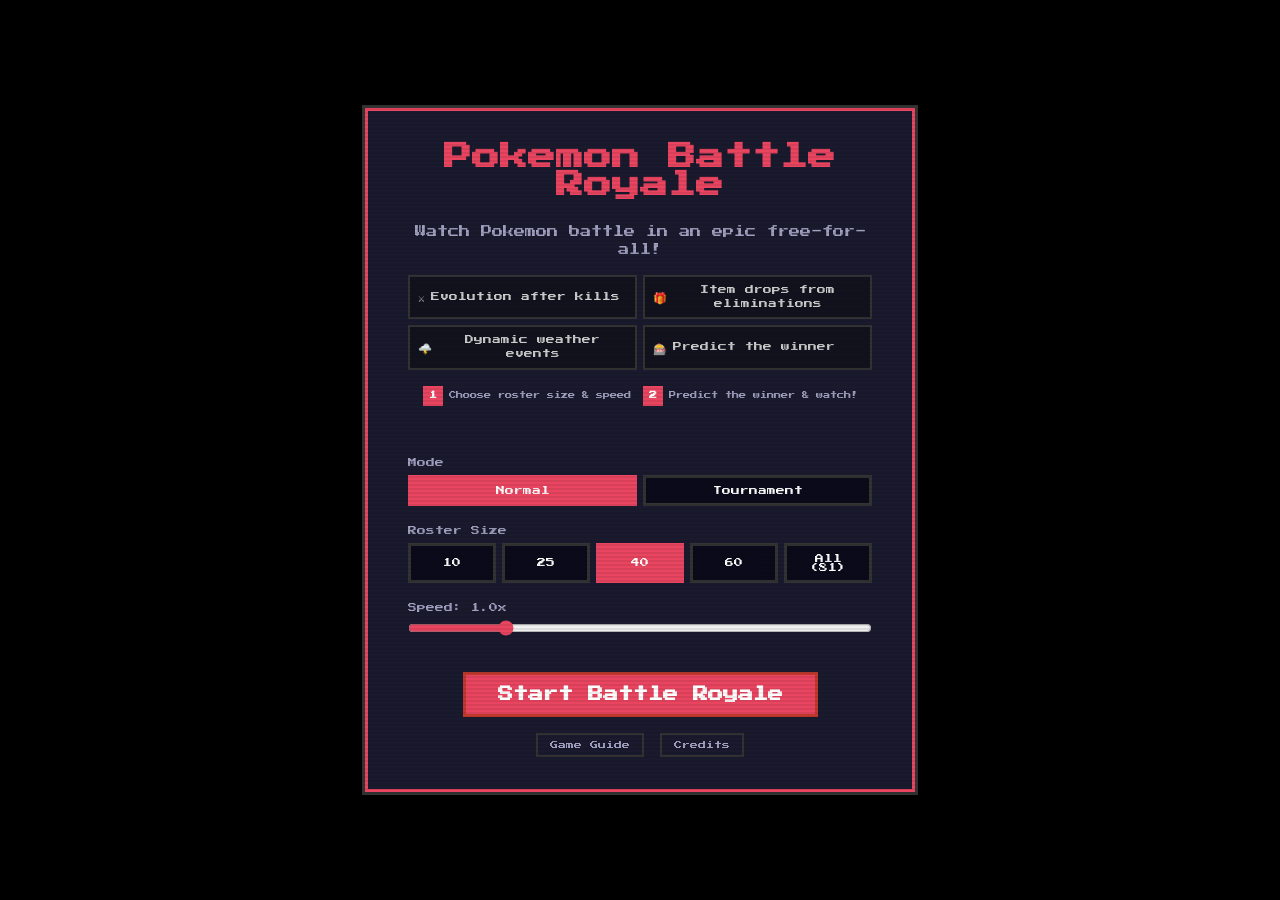
==== index.html @ 0a4401b7 "Add Credits page and Game Guide page New pages documenting all game mechanics (stats, types, abiliti" ====
<!DOCTYPE html>
<html lang="en">
<head>
    <meta charset="UTF-8">
    <meta name="viewport" content="width=device-width, initial-scale=1.0">
    <title>Pokemon Battle Royale</title>
    <link rel="preconnect" href="https://fonts.googleapis.com">
    <link rel="preconnect" href="https://fonts.gstatic.com" crossorigin>
    <link href="https://fonts.googleapis.com/css2?family=Press+Start+2P&display=swap" rel="stylesheet">
    <link rel="stylesheet" href="css/styles.css">
</head>
<body>
    <canvas id="arena"></canvas>

    <!-- Settings Screen Overlay -->
    <div id="settings-screen" class="overlay">
        <div class="settings-container">
            <h1 class="title">Pokemon Battle Royale</h1>
            <p class="tagline">Watch Pokemon battle in an epic free-for-all!</p>

            <div class="features-list">
                <div class="feature-item"><span class="feature-icon">⚔️</span> Evolution after kills</div>
                <div class="feature-item"><span class="feature-icon">🎁</span> Item drops from eliminations</div>
                <div class="feature-item"><span class="feature-icon">🌩️</span> Dynamic weather events</div>
                <div class="feature-item"><span class="feature-icon">🎰</span> Predict the winner</div>
            </div>

            <div class="how-it-works">
                <div class="step"><span class="step-num">1</span> Choose roster size & speed</div>
                <div class="step"><span class="step-num">2</span> Predict the winner & watch!</div>
            </div>

            <div id="prediction-stats" class="prediction-stats"></div>
            <div id="top-species" class="top-species"></div>

            <div class="setting-group">
                <label>Mode</label>
                <div class="roster-buttons" id="mode-buttons">
                    <button data-mode="normal" class="active">Normal</button>
                    <button data-mode="tournament">Tournament</button>
                </div>
            </div>
            <div class="setting-group hidden" id="tournament-format-group">
                <label>Tournament Format</label>
                <div class="roster-buttons" id="format-buttons">
                    <button data-rounds="2" class="active">2 Rounds</button>
                    <button data-rounds="3">3 Rounds</button>
                </div>
            </div>
            <div class="setting-group">
                <label>Roster Size</label>
                <div class="roster-buttons" id="roster-buttons">
                    <button data-count="10">10</button>
                    <button data-count="25">25</button>
                    <button data-count="40" class="active">40</button>
                    <button data-count="60">60</button>
                    <button data-count="81">All (81)</button>
                </div>
            </div>
            <div class="setting-group">
                <label>Speed: <span id="speed-label">1.0x</span></label>
                <input type="range" id="speed-slider" min="0.5" max="3" step="0.1" value="1">
            </div>
            <button id="start-btn" class="start-button">Start Battle Royale</button>
            <div class="nav-links">
                <a href="info.html">Game Guide</a>
                <a href="credits.html">Credits</a>
            </div>
        </div>
    </div>

    <!-- Battle HUD -->
    <div id="hud" class="hud-layout hidden">
        <div class="hud-top">
            <span id="remaining-count">Remaining: 0 / 0</span>
            <span id="weather-indicator" class="weather-indicator"></span>
            <div class="hud-controls">
                <label>Speed: <span id="hud-speed-label">1.0x</span></label>
                <input type="range" id="hud-speed-slider" min="0.5" max="3" step="0.1" value="1">
                <button id="pause-btn">Pause</button>
                <button id="mute-btn">Mute</button>
            </div>
        </div>
        <div class="hud-main">
            <div id="leaderboard" class="leaderboard">
                <div class="leaderboard-header">
                    <span class="leaderboard-title">Leaderboard</span>
                    <div class="leaderboard-tabs">
                        <button class="lb-tab active" data-sort="kills">Kills</button>
                        <button class="lb-tab" data-sort="damageDealt">DMG</button>
                        <button class="lb-tab" data-sort="damageTaken">Tanked</button>
                    </div>
                </div>
                <div id="leaderboard-list" class="leaderboard-list"></div>
            </div>
            <div class="arena-wrapper">
                <!-- Canvas will be moved here by JS -->
            </div>
            <div id="event-log" class="event-log"></div>
        </div>
    </div>

    <!-- Victory Screen Overlay -->
    <div id="victory-screen" class="overlay hidden">
        <div class="victory-container">
            <h1>Winner!</h1>
            <img id="winner-sprite" src="" alt="Winner">
            <h2 id="winner-name"></h2>
            <button id="play-again-btn" class="start-button">Play Again</button>
        </div>
    </div>

    <!-- Bracket Screen Overlay -->
    <div id="bracket-screen" class="overlay hidden">
        <div class="bracket-container">
            <h1 class="title" id="bracket-title">Round Results</h1>
            <div id="bracket-content" class="bracket-content"></div>
            <button id="bracket-next-btn" class="start-button">Next Round</button>
        </div>
    </div>

    <script type="module" src="js/main.js"></script>
</body>
</html>
---- css/styles.css ----
* {
    margin: 0;
    padding: 0;
    box-sizing: border-box;
    border-radius: 0 !important;
}

body {
    overflow: hidden;
    background: #000;
    font-family: 'Press Start 2P', monospace;
    color: #fff;
}

/* Scanline overlay */
body::after {
    content: '';
    position: fixed;
    top: 0;
    left: 0;
    width: 100%;
    height: 100%;
    pointer-events: none;
    z-index: 9999;
    background: repeating-linear-gradient(
        0deg,
        transparent,
        transparent 2px,
        rgba(0, 0, 0, 0.08) 2px,
        rgba(0, 0, 0, 0.08) 4px
    );
}

canvas#arena {
    display: block;
    width: 100%;
    height: 100%;
}

.overlay {
    position: fixed;
    top: 0;
    left: 0;
    width: 100%;
    height: 100%;
    z-index: 10;
    pointer-events: none;
}

.overlay > * {
    pointer-events: auto;
}

.hidden {
    display: none !important;
}

/* =========== Settings Screen =========== */
#settings-screen {
    display: flex;
    align-items: center;
    justify-content: center;
    background: #000000dd;
    pointer-events: auto;
}

.settings-container {
    background: #1a1a2e;
    border: 3px solid #e94560;
    outline: 3px solid #333;
    padding: 32px 40px;
    text-align: center;
    max-width: 550px;
    width: 90%;
}

.title {
    font-size: 1.75rem;
    margin-bottom: 24px;
    color: #e94560;
}

/* Landing page sections */
.tagline {
    color: #a0a0c0;
    font-size: 0.7rem;
    margin-bottom: 16px;
    line-height: 1.6;
}

.features-list {
    display: grid;
    grid-template-columns: 1fr 1fr;
    gap: 6px;
    margin-bottom: 16px;
}

.feature-item {
    display: flex;
    align-items: center;
    gap: 6px;
    padding: 6px 8px;
    background: #12121e;
    border: 2px solid #333;
    font-size: 0.55rem;
    color: #ccc;
    line-height: 1.6;
}

.feature-icon {
    font-size: 0.7rem;
}

.how-it-works {
    display: flex;
    justify-content: center;
    gap: 12px;
    margin-bottom: 20px;
}

.step {
    display: flex;
    align-items: center;
    gap: 6px;
    font-size: 0.45rem;
    color: #a0a0c0;
    line-height: 1.6;
}

.step-num {
    display: inline-flex;
    align-items: center;
    justify-content: center;
    width: 20px;
    height: 20px;
    background: #e94560;
    color: #fff;
    font-size: 0.5rem;
    font-weight: bold;
    flex-shrink: 0;
}

.setting-group {
    margin-bottom: 20px;
    text-align: left;
}

.setting-group label {
    display: block;
    margin-bottom: 8px;
    font-size: 0.55rem;
    color: #a0a0c0;
}

.roster-buttons {
    display: flex;
    gap: 6px;
    flex-wrap: wrap;
}

.roster-buttons button {
    flex: 1;
    min-width: 50px;
    padding: 8px;
    border: 3px solid #333;
    background: #0a0a1a;
    color: #fff;
    font-family: 'Press Start 2P', monospace;
    font-size: 0.55rem;
    cursor: pointer;
    transition: background 0.1s, border-color 0.1s;
}

.roster-buttons button:hover {
    border-color: #e94560;
}

.roster-buttons button.active {
    border-color: #e94560;
    background: #e94560;
    color: #fff;
}

input[type="range"] {
    width: 100%;
    accent-color: #e94560;
}

.start-button {
    margin-top: 16px;
    padding: 12px 32px;
    font-size: 0.95rem;
    font-weight: bold;
    border: 3px solid #c0392b;
    background: #e94560;
    color: #fff;
    cursor: pointer;
    font-family: 'Press Start 2P', monospace;
    transition: background 0.1s, border-color 0.1s;
}

.start-button:hover {
    background: #ff5577;
    border-color: #e94560;
}

/* =========== HUD Layout (non-overlapping) =========== */
.hud-layout {
    position: fixed;
    top: 0;
    left: 0;
    width: 100%;
    height: 100%;
    z-index: 10;
    display: flex;
    flex-direction: column;
}

.hud-top {
    display: flex;
    justify-content: space-between;
    align-items: center;
    padding: 6px 12px;
    background: #0a0a14;
    border-bottom: 3px solid #333;
    font-size: 0.6rem;
    flex-shrink: 0;
    z-index: 2;
}

.hud-controls {
    display: flex;
    align-items: center;
    gap: 10px;
}

.hud-controls label {
    font-size: 0.45rem;
    color: #a0a0c0;
}

.hud-controls input[type="range"] {
    width: 80px;
}

#pause-btn {
    padding: 4px 12px;
    border: 2px solid #e94560;
    background: transparent;
    color: #e94560;
    cursor: pointer;
    font-family: 'Press Start 2P', monospace;
    font-size: 0.45rem;
    transition: background 0.1s;
}

#pause-btn:hover, #mute-btn:hover {
    background: #e94560;
    color: #fff;
}

.weather-indicator {
    font-size: 0.5rem;
    padding: 3px 8px;
    background: #1a1a2e;
    border: 2px solid #333;
    transition: all 0.1s;
}

#mute-btn {
    padding: 4px 12px;
    border: 2px solid #e94560;
    background: transparent;
    color: #e94560;
    cursor: pointer;
    font-family: 'Press Start 2P', monospace;
    font-size: 0.45rem;
    transition: background 0.1s;
}

/* Main content: leaderboard | arena | event log */
.hud-main {
    display: flex;
    flex: 1;
    min-height: 0;
}

/* =========== Leaderboard (left panel) =========== */
.leaderboard {
    width: 250px;
    flex-shrink: 0;
    background: #0a0a14;
    overflow: hidden;
    font-size: 0.55rem;
    display: flex;
    flex-direction: column;
    border-right: 3px solid #333;
}

.leaderboard-header {
    padding: 6px 8px 4px;
    border-bottom: 2px solid #333;
    flex-shrink: 0;
}

.leaderboard-title {
    font-size: 0.5rem;
    font-weight: bold;
    color: #f5a623;
}

.leaderboard-tabs {
    display: flex;
    gap: 3px;
    margin-top: 4px;
}

.lb-tab {
    flex: 1;
    padding: 3px 4px;
    border: 2px solid #444;
    background: transparent;
    color: #888;
    font-family: 'Press Start 2P', monospace;
    font-size: 0.45rem;
    cursor: pointer;
    transition: background 0.1s, border-color 0.1s;
}

.lb-tab:hover {
    border-color: #e94560;
    color: #ccc;
}

.lb-tab.active {
    border-color: #e94560;
    background: #e94560;
    color: #fff;
}

.leaderboard-list {
    padding: 2px 0;
    overflow-y: auto;
    flex: 1;
    min-height: 0;
}

.leaderboard-list::-webkit-scrollbar {
    width: 3px;
}

.leaderboard-list::-webkit-scrollbar-thumb {
    background: #e94560;
}

.lb-row {
    display: flex;
    align-items: center;
    padding: 2px 8px;
    gap: 4px;
    transition: background 0.1s;
}

.lb-row:hover {
    background: #1a1a2e;
}

.lb-row.eliminated {
    opacity: 0.4;
}

.lb-rank {
    width: 14px;
    font-weight: bold;
    color: #888;
    text-align: center;
    font-size: 0.5rem;
}

.lb-row:nth-child(1) .lb-rank { color: #ffd700; }
.lb-row:nth-child(2) .lb-rank { color: #c0c0c0; }
.lb-row:nth-child(3) .lb-rank { color: #cd7f32; }

.lb-sprite {
    width: 24px;
    height: 24px;
    image-rendering: pixelated;
}

.lb-name {
    flex: 1;
    overflow: hidden;
    text-overflow: ellipsis;
    white-space: nowrap;
    color: #ddd;
    font-size: 0.5rem;
}

.lb-value {
    font-weight: bold;
    color: #f5a623;
    min-width: 28px;
    text-align: right;
    font-size: 0.5rem;
}

.lb-hp-bar {
    width: 36px;
    height: 4px;
    background: #333;
    overflow: hidden;
}

.lb-hp-fill {
    height: 100%;
    transition: width 0.1s;
}

/* =========== Arena (center) =========== */
.arena-wrapper {
    flex: 1;
    min-width: 0;
    position: relative;
    background: #000;
}

/* =========== Event Log (right panel) =========== */
.event-log {
    width: 270px;
    flex-shrink: 0;
    overflow-y: auto;
    padding: 6px;
    font-size: 0.5rem;
    display: flex;
    flex-direction: column;
    gap: 3px;
    background: #0a0a14;
    border-left: 3px solid #333;
}

.event-log::-webkit-scrollbar {
    width: 3px;
}

.event-log::-webkit-scrollbar-thumb {
    background: #e94560;
}

.event-log .event {
    background: #1a1a2e;
    padding: 5px 8px;
    border-left: 3px solid #e94560;
    line-height: 1.6;
}

.event-log .event.elimination {
    border-left-color: #ff4444;
    background: #2a0a0a;
}

/* =========== Victory Screen =========== */
#victory-screen {
    display: flex;
    align-items: center;
    justify-content: center;
    background: #000000dd;
    pointer-events: auto;
}

.victory-container {
    text-align: center;
}

.victory-container h1 {
    font-size: 2.0rem;
    color: #f5a623;
    margin-bottom: 16px;
    animation: blink 1s step-end infinite;
}

@keyframes blink {
    0%, 100% { opacity: 1; }
    50% { opacity: 0; }
}

#winner-sprite {
    width: 192px;
    height: 192px;
    image-rendering: pixelated;
    margin-bottom: 12px;
}

.victory-container h2 {
    font-size: 1.25rem;
    margin-bottom: 24px;
}

/* =========== Betting / Predictions =========== */
#betting-screen {
    display: flex;
    align-items: center;
    justify-content: center;
    background: #000000ee;
    pointer-events: auto;
}

.betting-container {
    text-align: center;
    max-width: 900px;
    width: 95%;
    max-height: 90vh;
    overflow-y: auto;
    padding: 24px;
}

.betting-container::-webkit-scrollbar {
    width: 4px;
}

.betting-container::-webkit-scrollbar-thumb {
    background: #f5a623;
}

.betting-subtitle {
    color: #a0a0c0;
    font-size: 0.55rem;
    margin-bottom: 16px;
    line-height: 1.6;
}

.betting-grid {
    display: grid;
    grid-template-columns: repeat(auto-fill, minmax(95px, 1fr));
    gap: 6px;
    padding: 6px;
    margin-bottom: 16px;
}

.betting-card {
    display: flex;
    flex-direction: column;
    align-items: center;
    padding: 6px 3px;
    border: 3px solid #333;
    background: #0a0a1a;
    cursor: pointer;
    transition: background 0.1s, border-color 0.1s;
    position: relative;
}

.betting-card:hover {
    border-color: #f5a623;
    background: #1a1a2e;
}

.betting-card img {
    width: 48px;
    height: 48px;
    image-rendering: pixelated;
}

.betting-name {
    font-size: 0.45rem;
    color: #ccc;
    margin-top: 2px;
    white-space: nowrap;
    overflow: hidden;
    text-overflow: ellipsis;
    max-width: 76px;
}

.betting-tier {
    font-size: 0.3rem;
    font-weight: bold;
    margin-top: 1px;
}

/* Tier border colors */
.tier-favorite {
    border-color: #ffd700;
}
.tier-favorite:hover {
    border-color: #ffe44d;
    background: #1a1808;
}
.tier-favorite .betting-tier { color: #ffd700; }

.tier-contender {
    border-color: #c0c0c0;
}
.tier-contender:hover {
    border-color: #e0e0e0;
    background: #1a1a1a;
}
.tier-contender .betting-tier { color: #c0c0c0; }

.tier-underdog {
    border-color: #cd7f32;
}
.tier-underdog:hover {
    border-color: #e09040;
    background: #1a1408;
}
.tier-underdog .betting-tier { color: #cd7f32; }

.tier-longshot {
    border-color: #e94560;
}
.tier-longshot:hover {
    border-color: #ff5577;
    background: #1a0a10;
}
.tier-longshot .betting-tier { color: #e94560; }

/* Selected card */
.betting-card.selected {
    border-color: #f5a623;
    background: #1a1808;
    outline: 3px solid #f5a623;
}
.betting-card.selected::after {
    content: '\2713';
    position: absolute;
    top: 2px;
    right: 4px;
    color: #4CAF50;
    font-size: 0.6rem;
    font-weight: bold;
}

/* Action buttons */
.betting-actions {
    display: flex;
    gap: 12px;
    justify-content: center;
}

.betting-skip-btn {
    background: #333 !important;
    border-color: #555 !important;
}

.betting-confirm-btn:disabled {
    opacity: 0.4;
    cursor: not-allowed;
}

/* Prediction stats on landing page */
.prediction-stats {
    display: flex;
    align-items: center;
    justify-content: center;
    gap: 8px;
    margin-bottom: 12px;
    min-height: 20px;
}

.prediction-stats-text {
    font-size: 0.4rem;
    color: #a0a0c0;
    line-height: 1.8;
}

.prediction-reset-btn {
    padding: 2px 8px;
    border: 2px solid #555;
    background: transparent;
    color: #888;
    font-family: 'Press Start 2P', monospace;
    font-size: 0.35rem;
    cursor: pointer;
    transition: background 0.1s, border-color 0.1s;
}

.prediction-reset-btn:hover {
    border-color: #e94560;
    color: #e94560;
}

/* Victory prediction result */
.prediction-result {
    font-size: 0.6rem;
    margin-bottom: 12px;
    line-height: 1.8;
}

.prediction-correct {
    color: #4CAF50;
}

.prediction-wrong {
    color: #e94560;
}

.prediction-skipped {
    color: #888;
    font-size: 0.5rem;
}

/* =========== Elimination Banner =========== */
.elimination-banner {
    position: fixed;
    bottom: 60px;
    left: 50%;
    transform: translateX(-50%);
    background: #0a0a14;
    border: 3px solid #ff4444;
    outline: 3px solid #333;
    padding: 10px 24px;
    font-size: 0.7rem;
    z-index: 20;
    animation: bannerSlide 2s ease-out forwards;
    white-space: nowrap;
    pointer-events: none;
    line-height: 1.6;
}

/* =========== Countdown Overlay =========== */
.countdown-overlay {
    position: fixed;
    top: 0;
    left: 0;
    width: 100%;
    height: 100%;
    z-index: 50;
    display: flex;
    align-items: center;
    justify-content: center;
    background: rgba(0, 0, 0, 0.6);
    pointer-events: none;
}

.countdown-number {
    font-size: 5rem;
    font-weight: 900;
    color: #fff;
    animation: countdownPop 0.8s ease-out forwards;
}

@keyframes countdownPop {
    0%   { opacity: 0; }
    20%  { opacity: 1; }
    80%  { opacity: 1; }
    100% { opacity: 0; }
}

@keyframes bannerSlide {
    0% { opacity: 0; transform: translateX(-50%) translateY(20px); }
    15% { opacity: 1; transform: translateX(-50%) translateY(0); }
    75% { opacity: 1; }
    100% { opacity: 0; transform: translateX(-50%) translateY(-10px); }
}

/* =========== Commentary Banners =========== */
.commentary-banner {
    position: fixed;
    top: 25%;
    left: 50%;
    transform: translateX(-50%);
    background: #0a0a14;
    border: 4px solid #f5a623;
    outline: 3px solid #333;
    padding: 12px 28px;
    font-size: 0.85rem;
    font-family: 'Press Start 2P', monospace;
    z-index: 30;
    white-space: nowrap;
    pointer-events: none;
    animation: commentaryPop 3s ease-out forwards;
    text-align: center;
    color: #f5a623;
}

.commentary-hype {
    border-color: #f5a623;
    color: #f5a623;
}

.commentary-upset {
    border-color: #ff4444;
    color: #ff4444;
}

.commentary-clutch {
    border-color: #4CAF50;
    color: #4CAF50;
}

/* =========== Post-Battle Stats =========== */
.battle-stats {
    margin: 16px auto;
    max-width: 500px;
}

.stats-grid {
    display: grid;
    grid-template-columns: 1fr 1fr;
    gap: 8px;
}

.stat-award {
    display: flex;
    flex-direction: column;
    align-items: center;
    padding: 10px 6px;
    background: #1a1a2e;
    border: 2px solid #333;
    gap: 2px;
}

.stat-icon {
    font-size: 1rem;
}

.stat-sprite {
    width: 40px;
    height: 40px;
    image-rendering: pixelated;
}

.stat-label {
    font-size: 0.4rem;
    color: #a0a0c0;
}

.stat-name {
    font-size: 0.5rem;
    color: #fff;
}

.stat-value {
    font-size: 0.45rem;
    color: #f5a623;
    font-weight: bold;
}

/* Top Species on settings */
.top-species {
    margin-bottom: 12px;
    text-align: center;
}

.top-species-title {
    font-size: 0.45rem;
    color: #f5a623;
    display: block;
    margin-bottom: 4px;
}

.top-species-list {
    display: flex;
    justify-content: center;
    gap: 12px;
    flex-wrap: wrap;
}

.top-species-entry {
    font-size: 0.4rem;
    color: #a0a0c0;
}

@keyframes commentaryPop {
    0%   { opacity: 0; transform: translateX(-50%) scale(0.5); }
    10%  { opacity: 1; transform: translateX(-50%) scale(1.1); }
    20%  { transform: translateX(-50%) scale(1); }
    75%  { opacity: 1; transform: translateX(-50%) scale(1); }
    100% { opacity: 0; transform: translateX(-50%) translateY(-20px) scale(1); }
}

/* =========== Bracket/Tournament Screen =========== */
#bracket-screen {
    display: flex;
    align-items: center;
    justify-content: center;
    background: #000000dd;
    pointer-events: auto;
    z-index: 40;
}

.bracket-container {
    background: #1a1a2e;
    border: 3px solid #f5a623;
    outline: 3px solid #333;
    padding: 24px 32px;
    text-align: center;
    max-width: 800px;
    width: 95%;
    max-height: 90vh;
    overflow-y: auto;
}

.bracket-container::-webkit-scrollbar {
    width: 4px;
}

.bracket-container::-webkit-scrollbar-thumb {
    background: #f5a623;
}

.bracket-content {
    display: flex;
    flex-wrap: wrap;
    gap: 12px;
    justify-content: center;
    margin: 16px 0;
}

.bracket-group {
    background: #12121e;
    border: 2px solid #333;
    padding: 10px;
    min-width: 160px;
    flex: 1;
    max-width: 250px;
}

.bracket-group-title {
    font-size: 0.5rem;
    color: #f5a623;
    margin-bottom: 8px;
    font-weight: bold;
}

.bracket-pokemon {
    display: flex;
    align-items: center;
    gap: 6px;
    padding: 4px 6px;
    margin: 3px 0;
    transition: opacity 0.2s;
}

.bracket-pokemon.advanced {
    background: rgba(76, 175, 80, 0.15);
    border-left: 3px solid #4CAF50;
}

.bracket-pokemon.eliminated {
    opacity: 0.4;
    border-left: 3px solid #555;
}

.bracket-sprite {
    width: 28px;
    height: 28px;
    image-rendering: pixelated;
}

.bracket-poke-name {
    font-size: 0.4rem;
    color: #ddd;
    flex: 1;
    text-align: left;
    overflow: hidden;
    text-overflow: ellipsis;
    white-space: nowrap;
}

.bracket-poke-stat {
    font-size: 0.35rem;
    color: #a0a0c0;
}

/* =========== Nav Links on Settings =========== */
.nav-links {
    display: flex;
    justify-content: center;
    gap: 16px;
    margin-top: 16px;
}

.nav-links a {
    font-family: 'Press Start 2P', monospace;
    font-size: 0.5rem;
    color: #a0a0c0;
    text-decoration: none;
    padding: 6px 12px;
    border: 2px solid #333;
    transition: border-color 0.1s, color 0.1s;
}

.nav-links a:hover {
    border-color: #e94560;
    color: #e94560;
}

/* =========== Info & Credits Page Shared =========== */
.page-body {
    overflow-y: auto;
    overflow-x: hidden;
    background: #0a0a14;
    min-height: 100vh;
}

.page-container {
    max-width: 900px;
    margin: 0 auto;
    padding: 24px 24px 60px;
}

.info-page {
    margin-left: 130px;
}

.page-header {
    display: flex;
    align-items: center;
    gap: 16px;
    margin-bottom: 24px;
}

.page-title {
    font-size: 1.25rem;
    color: #e94560;
}

.back-btn {
    font-family: 'Press Start 2P', monospace;
    font-size: 0.5rem;
    color: #e94560;
    text-decoration: none;
    padding: 8px 16px;
    border: 3px solid #e94560;
    background: transparent;
    transition: background 0.1s;
    white-space: nowrap;
    flex-shrink: 0;
}

.back-btn:hover {
    background: #e94560;
    color: #fff;
}

/* Section Cards */
.section-card {
    background: #1a1a2e;
    border: 3px solid #333;
    padding: 20px 24px;
    margin-bottom: 16px;
}

.section-card h2 {
    font-size: 0.8rem;
    color: #f5a623;
    margin-bottom: 12px;
    padding-bottom: 8px;
    border-bottom: 2px solid #333;
}

.section-card h3 {
    font-size: 0.6rem;
    color: #e94560;
    margin: 12px 0 8px;
}

.section-card p {
    font-size: 0.5rem;
    color: #a0a0c0;
    line-height: 1.8;
    margin-bottom: 8px;
}

/* Info Rows */
.stats-list {
    display: flex;
    flex-direction: column;
    gap: 4px;
}

.info-row {
    display: flex;
    gap: 12px;
    padding: 6px 10px;
    background: #12121e;
    border: 2px solid #222;
    align-items: baseline;
}

.info-label {
    font-size: 0.45rem;
    color: #fff;
    min-width: 100px;
    flex-shrink: 0;
    font-weight: bold;
}

.info-desc {
    font-size: 0.45rem;
    color: #a0a0c0;
    line-height: 1.6;
}

/* Item label colors */
.item-oran { color: #4CAF50; }
.item-sitrus { color: #FFD700; }
.item-xatk { color: #F44336; }
.item-xspd { color: #2196F3; }
.item-sash { color: #FFFFFF; }

/* Type Chart */
.type-chart-wrapper {
    overflow-x: auto;
    margin: 8px 0;
}

.type-chart-table {
    border-collapse: collapse;
    font-size: 0.35rem;
    width: 100%;
    min-width: 600px;
}

.type-chart-table th,
.type-chart-table td {
    width: 28px;
    height: 22px;
    text-align: center;
    border: 1px solid #333;
    padding: 2px;
}

.type-chart-table thead th {
    background: #12121e;
    color: #ccc;
    font-weight: bold;
    font-size: 0.3rem;
}

.type-corner {
    font-size: 0.25rem !important;
    color: #888 !important;
}

.tc-super {
    background: #2d5a27;
    color: #4CAF50;
    font-weight: bold;
}

.tc-resist {
    background: #5a2727;
    color: #e94560;
    font-weight: bold;
}

.tc-immune {
    background: #111;
    color: #555;
    font-weight: bold;
}

.tc-neutral {
    background: #1a1a2e;
    color: #333;
}

/* Ability Grid */
.ability-grid {
    display: grid;
    grid-template-columns: 1fr 1fr;
    gap: 4px;
}

.ability-card {
    display: flex;
    flex-direction: column;
    gap: 2px;
    padding: 8px 10px;
    background: #12121e;
    border: 2px solid #222;
}

.ability-name {
    font-size: 0.45rem;
    color: #f5a623;
    font-weight: bold;
}

.ability-desc {
    font-size: 0.4rem;
    color: #a0a0c0;
    line-height: 1.6;
}

/* Evolution Chains */
.evo-chains {
    display: flex;
    flex-direction: column;
    gap: 4px;
}

.evo-chain {
    display: flex;
    align-items: center;
    gap: 6px;
    padding: 5px 10px;
    background: #12121e;
    border: 2px solid #222;
    flex-wrap: wrap;
}

.evo-stage {
    font-size: 0.45rem;
    color: #ccc;
    padding: 2px 6px;
    background: #0a0a14;
    border: 2px solid #333;
}

.evo-final {
    border-color: #f5a623;
    color: #f5a623;
}

.evo-arrow {
    font-size: 0.35rem;
    color: #e94560;
}

/* Nav Sidebar (info page) */
.nav-sidebar {
    position: fixed;
    left: 0;
    top: 0;
    width: 120px;
    height: 100%;
    background: #12121e;
    border-right: 3px solid #333;
    display: flex;
    flex-direction: column;
    padding: 24px 0;
    z-index: 100;
    overflow-y: auto;
}

.nav-link {
    font-family: 'Press Start 2P', monospace;
    font-size: 0.4rem;
    color: #888;
    text-decoration: none;
    padding: 10px 12px;
    border-left: 3px solid transparent;
    transition: color 0.1s, border-color 0.1s;
    line-height: 1.6;
}

.nav-link:hover {
    color: #ccc;
    border-left-color: #e94560;
}

.nav-link.active {
    color: #e94560;
    border-left-color: #e94560;
    background: rgba(233, 69, 96, 0.1);
}

/* Credits Page */
.credits-list {
    display: flex;
    flex-direction: column;
    gap: 8px;
}

.credit-item {
    display: flex;
    gap: 16px;
    align-items: flex-start;
    padding: 16px 20px;
    background: #1a1a2e;
    border: 3px solid #333;
}

.credit-icon {
    font-size: 1.2rem;
    flex-shrink: 0;
}

.credit-info {
    display: flex;
    flex-direction: column;
    gap: 4px;
}

.credit-name {
    font-size: 0.6rem;
    color: #f5a623;
}

.credit-desc {
    font-size: 0.45rem;
    color: #ccc;
    line-height: 1.6;
}

.credit-link {
    font-size: 0.4rem;
    color: #a0a0c0;
    line-height: 1.6;
}

.credits-disclaimer {
    font-size: 0.35rem;
    color: #555;
    text-align: center;
    margin-top: 24px;
    line-height: 1.8;
}

/* Responsive: collapse sidebar on small screens */
@media (max-width: 768px) {
    .nav-sidebar {
        position: static;
        width: 100%;
        height: auto;
        flex-direction: row;
        flex-wrap: wrap;
        border-right: none;
        border-bottom: 3px solid #333;
        padding: 8px;
    }
    .nav-link {
        border-left: none;
        border-bottom: 3px solid transparent;
        padding: 6px 8px;
    }
    .nav-link:hover, .nav-link.active {
        border-left: none;
        border-bottom-color: #e94560;
    }
    .info-page {
        margin-left: 0;
    }
    .ability-grid {
        grid-template-columns: 1fr;
    }
}
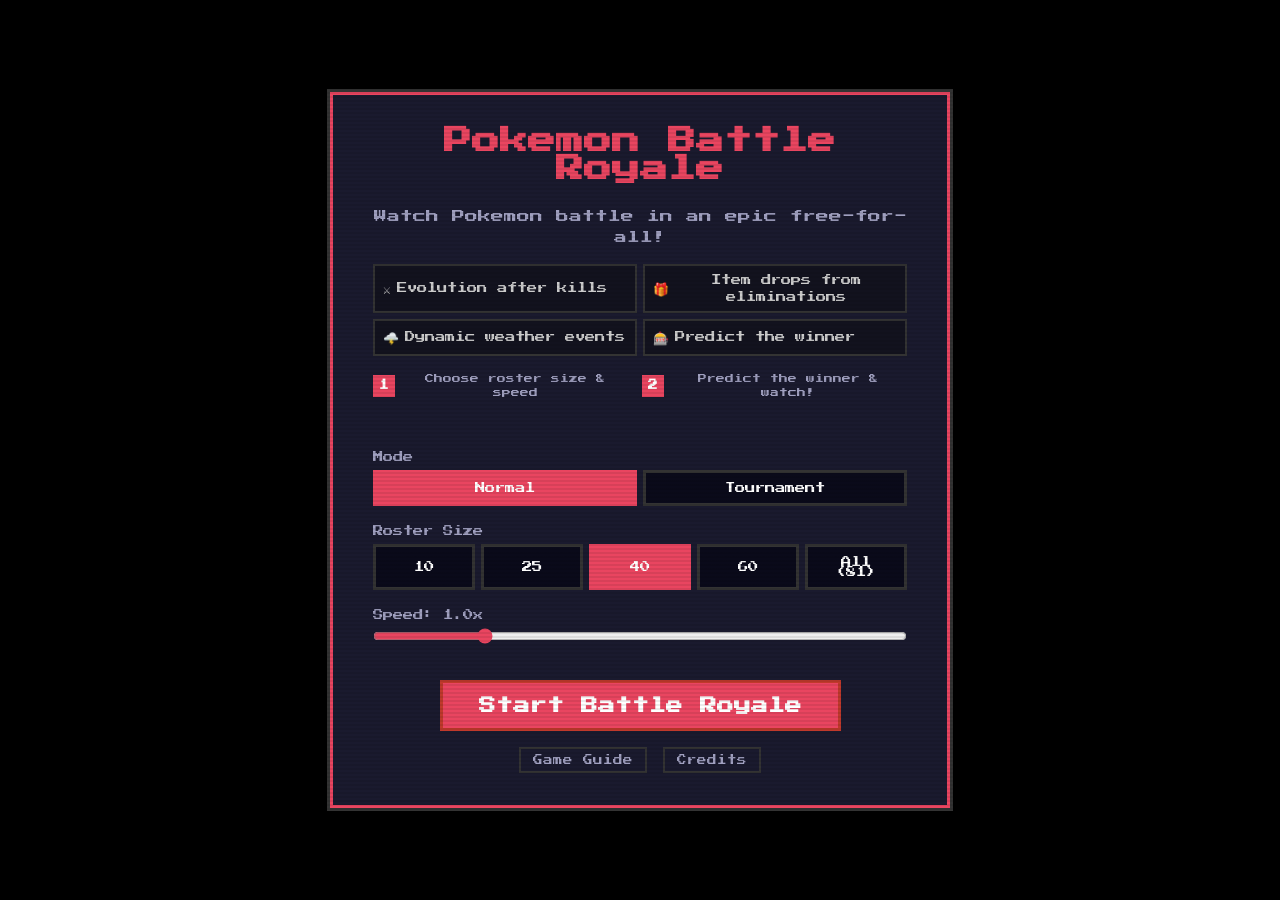
==== commit 0d00a70a: "feat: add auto-camera spectator system with minimap and pick highlight Co-Authored-By: Claude Opus 4" ====
--- a/index.html
+++ b/index.html
@@ -32,6 +32,7 @@
 
             <div id="prediction-stats" class="prediction-stats"></div>
             <div id="top-species" class="top-species"></div>
+            <div id="battle-history" class="battle-history"></div>
 
             <div class="setting-group">
                 <label>Mode</label>
@@ -79,6 +80,7 @@
                 <input type="range" id="hud-speed-slider" min="0.5" max="3" step="0.1" value="1">
                 <button id="pause-btn">Pause</button>
                 <button id="mute-btn">Mute</button>
+                <button id="cam-btn">Auto-Cam</button>
             </div>
         </div>
         <div class="hud-main">
--- a/css/styles.css
+++ b/css/styles.css
@@ -70,7 +70,7 @@
     outline: 3px solid #333;
     padding: 32px 40px;
     text-align: center;
-    max-width: 550px;
+    max-width: 620px;
     width: 90%;
 }
 
@@ -83,7 +83,7 @@
 /* Landing page sections */
 .tagline {
     color: #a0a0c0;
-    font-size: 0.7rem;
+    font-size: 0.8rem;
     margin-bottom: 16px;
     line-height: 1.6;
 }
@@ -102,13 +102,13 @@
     padding: 6px 8px;
     background: #12121e;
     border: 2px solid #333;
-    font-size: 0.55rem;
+    font-size: 0.65rem;
     color: #ccc;
     line-height: 1.6;
 }
 
 .feature-icon {
-    font-size: 0.7rem;
+    font-size: 0.8rem;
 }
 
 .how-it-works {
@@ -122,7 +122,7 @@
     display: flex;
     align-items: center;
     gap: 6px;
-    font-size: 0.45rem;
+    font-size: 0.55rem;
     color: #a0a0c0;
     line-height: 1.6;
 }
@@ -131,11 +131,11 @@
     display: inline-flex;
     align-items: center;
     justify-content: center;
-    width: 20px;
-    height: 20px;
+    width: 22px;
+    height: 22px;
     background: #e94560;
     color: #fff;
-    font-size: 0.5rem;
+    font-size: 0.6rem;
     font-weight: bold;
     flex-shrink: 0;
 }
@@ -148,7 +148,7 @@
 .setting-group label {
     display: block;
     margin-bottom: 8px;
-    font-size: 0.55rem;
+    font-size: 0.65rem;
     color: #a0a0c0;
 }
 
@@ -161,12 +161,12 @@
 .roster-buttons button {
     flex: 1;
     min-width: 50px;
-    padding: 8px;
+    padding: 10px;
     border: 3px solid #333;
     background: #0a0a1a;
     color: #fff;
     font-family: 'Press Start 2P', monospace;
-    font-size: 0.55rem;
+    font-size: 0.65rem;
     cursor: pointer;
     transition: background 0.1s, border-color 0.1s;
 }
@@ -188,8 +188,8 @@
 
 .start-button {
     margin-top: 16px;
-    padding: 12px 32px;
-    font-size: 0.95rem;
+    padding: 14px 36px;
+    font-size: 1.05rem;
     font-weight: bold;
     border: 3px solid #c0392b;
     background: #e94560;
@@ -223,7 +223,7 @@
     padding: 6px 12px;
     background: #0a0a14;
     border-bottom: 3px solid #333;
-    font-size: 0.6rem;
+    font-size: 0.7rem;
     flex-shrink: 0;
     z-index: 2;
 }
@@ -235,7 +235,7 @@
 }
 
 .hud-controls label {
-    font-size: 0.45rem;
+    font-size: 0.55rem;
     color: #a0a0c0;
 }
 
@@ -244,13 +244,13 @@
 }
 
 #pause-btn {
-    padding: 4px 12px;
+    padding: 5px 14px;
     border: 2px solid #e94560;
     background: transparent;
     color: #e94560;
     cursor: pointer;
     font-family: 'Press Start 2P', monospace;
-    font-size: 0.45rem;
+    font-size: 0.55rem;
     transition: background 0.1s;
 }
 
@@ -260,7 +260,7 @@
 }
 
 .weather-indicator {
-    font-size: 0.5rem;
+    font-size: 0.6rem;
     padding: 3px 8px;
     background: #1a1a2e;
     border: 2px solid #333;
@@ -268,14 +268,30 @@
 }
 
 #mute-btn {
-    padding: 4px 12px;
+    padding: 5px 14px;
     border: 2px solid #e94560;
     background: transparent;
     color: #e94560;
     cursor: pointer;
     font-family: 'Press Start 2P', monospace;
-    font-size: 0.45rem;
+    font-size: 0.55rem;
     transition: background 0.1s;
+}
+
+#cam-btn {
+    padding: 5px 14px;
+    border: 2px solid #f5a623;
+    background: transparent;
+    color: #f5a623;
+    cursor: pointer;
+    font-family: 'Press Start 2P', monospace;
+    font-size: 0.55rem;
+    transition: background 0.1s;
+}
+
+#cam-btn:hover {
+    background: #f5a623;
+    color: #000;
 }
 
 /* Main content: leaderboard | arena | event log */
@@ -287,11 +303,11 @@
 
 /* =========== Leaderboard (left panel) =========== */
 .leaderboard {
-    width: 250px;
+    width: 270px;
     flex-shrink: 0;
     background: #0a0a14;
     overflow: hidden;
-    font-size: 0.55rem;
+    font-size: 0.65rem;
     display: flex;
     flex-direction: column;
     border-right: 3px solid #333;
@@ -304,7 +320,7 @@
 }
 
 .leaderboard-title {
-    font-size: 0.5rem;
+    font-size: 0.6rem;
     font-weight: bold;
     color: #f5a623;
 }
@@ -317,12 +333,12 @@
 
 .lb-tab {
     flex: 1;
-    padding: 3px 4px;
+    padding: 4px 5px;
     border: 2px solid #444;
     background: transparent;
     color: #888;
     font-family: 'Press Start 2P', monospace;
-    font-size: 0.45rem;
+    font-size: 0.55rem;
     cursor: pointer;
     transition: background 0.1s, border-color 0.1s;
 }
@@ -370,11 +386,11 @@
 }
 
 .lb-rank {
-    width: 14px;
+    width: 16px;
     font-weight: bold;
     color: #888;
     text-align: center;
-    font-size: 0.5rem;
+    font-size: 0.6rem;
 }
 
 .lb-row:nth-child(1) .lb-rank { color: #ffd700; }
@@ -382,8 +398,8 @@
 .lb-row:nth-child(3) .lb-rank { color: #cd7f32; }
 
 .lb-sprite {
-    width: 24px;
-    height: 24px;
+    width: 28px;
+    height: 28px;
     image-rendering: pixelated;
 }
 
@@ -393,15 +409,15 @@
     text-overflow: ellipsis;
     white-space: nowrap;
     color: #ddd;
-    font-size: 0.5rem;
+    font-size: 0.6rem;
 }
 
 .lb-value {
     font-weight: bold;
     color: #f5a623;
-    min-width: 28px;
+    min-width: 30px;
     text-align: right;
-    font-size: 0.5rem;
+    font-size: 0.6rem;
 }
 
 .lb-hp-bar {
@@ -426,11 +442,11 @@
 
 /* =========== Event Log (right panel) =========== */
 .event-log {
-    width: 270px;
+    width: 290px;
     flex-shrink: 0;
     overflow-y: auto;
     padding: 6px;
-    font-size: 0.5rem;
+    font-size: 0.6rem;
     display: flex;
     flex-direction: column;
     gap: 3px;
@@ -472,7 +488,7 @@
 }
 
 .victory-container h1 {
-    font-size: 2.0rem;
+    font-size: 2.25rem;
     color: #f5a623;
     margin-bottom: 16px;
     animation: blink 1s step-end infinite;
@@ -491,7 +507,7 @@
 }
 
 .victory-container h2 {
-    font-size: 1.25rem;
+    font-size: 1.5rem;
     margin-bottom: 24px;
 }
 
@@ -523,14 +539,14 @@
 
 .betting-subtitle {
     color: #a0a0c0;
-    font-size: 0.55rem;
+    font-size: 0.65rem;
     margin-bottom: 16px;
     line-height: 1.6;
 }
 
 .betting-grid {
     display: grid;
-    grid-template-columns: repeat(auto-fill, minmax(95px, 1fr));
+    grid-template-columns: repeat(auto-fill, minmax(110px, 1fr));
     gap: 6px;
     padding: 6px;
     margin-bottom: 16px;
@@ -554,23 +570,23 @@
 }
 
 .betting-card img {
-    width: 48px;
-    height: 48px;
+    width: 56px;
+    height: 56px;
     image-rendering: pixelated;
 }
 
 .betting-name {
-    font-size: 0.45rem;
+    font-size: 0.55rem;
     color: #ccc;
     margin-top: 2px;
     white-space: nowrap;
     overflow: hidden;
     text-overflow: ellipsis;
-    max-width: 76px;
+    max-width: 90px;
 }
 
 .betting-tier {
-    font-size: 0.3rem;
+    font-size: 0.4rem;
     font-weight: bold;
     margin-top: 1px;
 }
@@ -624,7 +640,7 @@
     top: 2px;
     right: 4px;
     color: #4CAF50;
-    font-size: 0.6rem;
+    font-size: 0.7rem;
     font-weight: bold;
 }
 
@@ -656,18 +672,18 @@
 }
 
 .prediction-stats-text {
-    font-size: 0.4rem;
+    font-size: 0.5rem;
     color: #a0a0c0;
     line-height: 1.8;
 }
 
 .prediction-reset-btn {
-    padding: 2px 8px;
+    padding: 3px 10px;
     border: 2px solid #555;
     background: transparent;
     color: #888;
     font-family: 'Press Start 2P', monospace;
-    font-size: 0.35rem;
+    font-size: 0.45rem;
     cursor: pointer;
     transition: background 0.1s, border-color 0.1s;
 }
@@ -679,7 +695,7 @@
 
 /* Victory prediction result */
 .prediction-result {
-    font-size: 0.6rem;
+    font-size: 0.75rem;
     margin-bottom: 12px;
     line-height: 1.8;
 }
@@ -694,7 +710,7 @@
 
 .prediction-skipped {
     color: #888;
-    font-size: 0.5rem;
+    font-size: 0.6rem;
 }
 
 /* =========== Elimination Banner =========== */
@@ -707,7 +723,7 @@
     border: 3px solid #ff4444;
     outline: 3px solid #333;
     padding: 10px 24px;
-    font-size: 0.7rem;
+    font-size: 0.8rem;
     z-index: 20;
     animation: bannerSlide 2s ease-out forwards;
     white-space: nowrap;
@@ -761,7 +777,7 @@
     border: 4px solid #f5a623;
     outline: 3px solid #333;
     padding: 12px 28px;
-    font-size: 0.85rem;
+    font-size: 1rem;
     font-family: 'Press Start 2P', monospace;
     z-index: 30;
     white-space: nowrap;
@@ -809,27 +825,27 @@
 }
 
 .stat-icon {
-    font-size: 1rem;
+    font-size: 1.1rem;
 }
 
 .stat-sprite {
-    width: 40px;
-    height: 40px;
+    width: 48px;
+    height: 48px;
     image-rendering: pixelated;
 }
 
 .stat-label {
-    font-size: 0.4rem;
+    font-size: 0.5rem;
     color: #a0a0c0;
 }
 
 .stat-name {
-    font-size: 0.5rem;
+    font-size: 0.6rem;
     color: #fff;
 }
 
 .stat-value {
-    font-size: 0.45rem;
+    font-size: 0.55rem;
     color: #f5a623;
     font-weight: bold;
 }
@@ -841,7 +857,7 @@
 }
 
 .top-species-title {
-    font-size: 0.45rem;
+    font-size: 0.55rem;
     color: #f5a623;
     display: block;
     margin-bottom: 4px;
@@ -855,7 +871,7 @@
 }
 
 .top-species-entry {
-    font-size: 0.4rem;
+    font-size: 0.5rem;
     color: #a0a0c0;
 }
 
@@ -971,7 +987,7 @@
 
 .nav-links a {
     font-family: 'Press Start 2P', monospace;
-    font-size: 0.5rem;
+    font-size: 0.6rem;
     color: #a0a0c0;
     text-decoration: none;
     padding: 6px 12px;
@@ -1336,3 +1352,248 @@
         grid-template-columns: 1fr;
     }
 }
+
+/* =========== Points Badge (Settings Screen) =========== */
+.points-badge {
+    display: inline-block;
+    padding: 4px 12px;
+    background: linear-gradient(135deg, #f5a623, #e8961e);
+    color: #000;
+    font-size: 0.55rem;
+    font-weight: bold;
+    font-family: 'Press Start 2P', monospace;
+    border: 2px solid #d4891a;
+    outline: 2px solid #333;
+}
+
+/* =========== Betting Card Points Label =========== */
+.betting-points {
+    font-size: 0.4rem;
+    font-weight: bold;
+    color: #f5a623;
+    margin-top: 1px;
+}
+
+/* =========== Betting Hot Indicator =========== */
+.betting-hot {
+    position: absolute;
+    top: 2px;
+    left: 2px;
+    font-size: 0.35rem;
+    font-weight: bold;
+    color: #ff4444;
+    background: #2a0a0a;
+    padding: 1px 3px;
+    border: 1px solid #ff4444;
+}
+
+/* =========== Victory Points Display =========== */
+.victory-points {
+    text-align: center;
+    margin-bottom: 12px;
+    animation: pointsPop 0.5s ease-out;
+}
+
+.victory-points-value {
+    display: block;
+    font-size: 1.25rem;
+    font-weight: bold;
+    color: #f5a623;
+}
+
+.victory-points-breakdown {
+    display: block;
+    font-size: 0.45rem;
+    color: #a0a0c0;
+    margin-top: 2px;
+}
+
+.victory-points-total {
+    display: block;
+    font-size: 0.5rem;
+    color: #ccc;
+    margin-top: 4px;
+}
+
+@keyframes pointsPop {
+    0%   { transform: scale(0.3); opacity: 0; }
+    60%  { transform: scale(1.15); opacity: 1; }
+    100% { transform: scale(1); opacity: 1; }
+}
+
+/* =========== Battle History (Settings Screen) =========== */
+.battle-history {
+    margin-bottom: 12px;
+    text-align: center;
+}
+
+.history-title {
+    font-size: 0.55rem;
+    color: #e94560;
+    display: block;
+    margin-bottom: 6px;
+    font-weight: bold;
+}
+
+.history-list {
+    max-height: 160px;
+    overflow-y: auto;
+    display: flex;
+    flex-direction: column;
+    gap: 3px;
+}
+
+.history-list::-webkit-scrollbar {
+    width: 3px;
+}
+
+.history-list::-webkit-scrollbar-thumb {
+    background: #e94560;
+}
+
+.history-entry {
+    display: flex;
+    align-items: center;
+    gap: 6px;
+    padding: 5px 10px;
+    background: #12121e;
+    border: 2px solid #222;
+    font-size: 0.45rem;
+}
+
+.history-sprite {
+    width: 28px;
+    height: 28px;
+    image-rendering: pixelated;
+    flex-shrink: 0;
+}
+
+.history-name {
+    color: #f5a623;
+    font-weight: bold;
+    flex: 1;
+    text-align: left;
+    overflow: hidden;
+    text-overflow: ellipsis;
+    white-space: nowrap;
+}
+
+.history-kills {
+    color: #e94560;
+    flex-shrink: 0;
+}
+
+.history-participants {
+    color: #888;
+    flex-shrink: 0;
+}
+
+.history-time {
+    color: #555;
+    flex-shrink: 0;
+    min-width: 50px;
+    text-align: right;
+}
+
+/* =========== Share Button (Victory Screen) =========== */
+.share-btn {
+    background: #1a1a2e !important;
+    border-color: #f5a623 !important;
+    color: #f5a623 !important;
+    font-size: 0.7rem !important;
+    margin-top: 8px;
+}
+.share-btn:hover {
+    background: #f5a623 !important;
+    color: #000 !important;
+}
+
+/* =========== Mobile Game Layout =========== */
+@media (max-width: 900px) {
+    .hud-main {
+        flex-direction: column;
+    }
+    .leaderboard {
+        width: 100%;
+        max-height: 120px;
+        border-right: none;
+        border-bottom: 3px solid #333;
+        order: 2;
+    }
+    .leaderboard-list {
+        display: flex;
+        flex-wrap: wrap;
+        gap: 2px;
+        padding: 2px 4px;
+    }
+    .lb-row {
+        flex: 1;
+        min-width: 120px;
+    }
+    .arena-wrapper {
+        order: 1;
+        min-height: 300px;
+    }
+    .event-log {
+        width: 100%;
+        max-height: 100px;
+        border-left: none;
+        border-top: 3px solid #333;
+        order: 3;
+    }
+    .hud-top {
+        flex-wrap: wrap;
+        gap: 4px;
+        font-size: 0.55rem;
+    }
+    .hud-controls input[type="range"] {
+        width: 60px;
+    }
+    .settings-container {
+        padding: 20px 16px;
+        max-width: 95%;
+    }
+    .betting-grid {
+        grid-template-columns: repeat(auto-fill, minmax(90px, 1fr));
+    }
+    .betting-card img {
+        width: 44px;
+        height: 44px;
+    }
+    .betting-name { font-size: 0.45rem; }
+    .betting-actions {
+        flex-direction: column;
+        gap: 8px;
+    }
+    .start-button {
+        font-size: 0.85rem;
+        padding: 12px 24px;
+    }
+    .victory-container {
+        padding: 16px;
+        max-height: 90vh;
+        overflow-y: auto;
+    }
+    #winner-sprite {
+        width: 128px;
+        height: 128px;
+    }
+    .stats-grid {
+        grid-template-columns: 1fr 1fr;
+        gap: 4px;
+    }
+    .features-list {
+        grid-template-columns: 1fr;
+    }
+}
+
+@media (max-width: 480px) {
+    .title { font-size: 1.25rem; }
+    .hud-top { font-size: 0.45rem; }
+    .leaderboard { max-height: 80px; font-size: 0.45rem; }
+    .event-log { max-height: 70px; font-size: 0.4rem; }
+    .lb-sprite { width: 20px; height: 20px; }
+    .betting-grid {
+        grid-template-columns: repeat(auto-fill, minmax(75px, 1fr));
+    }
+}
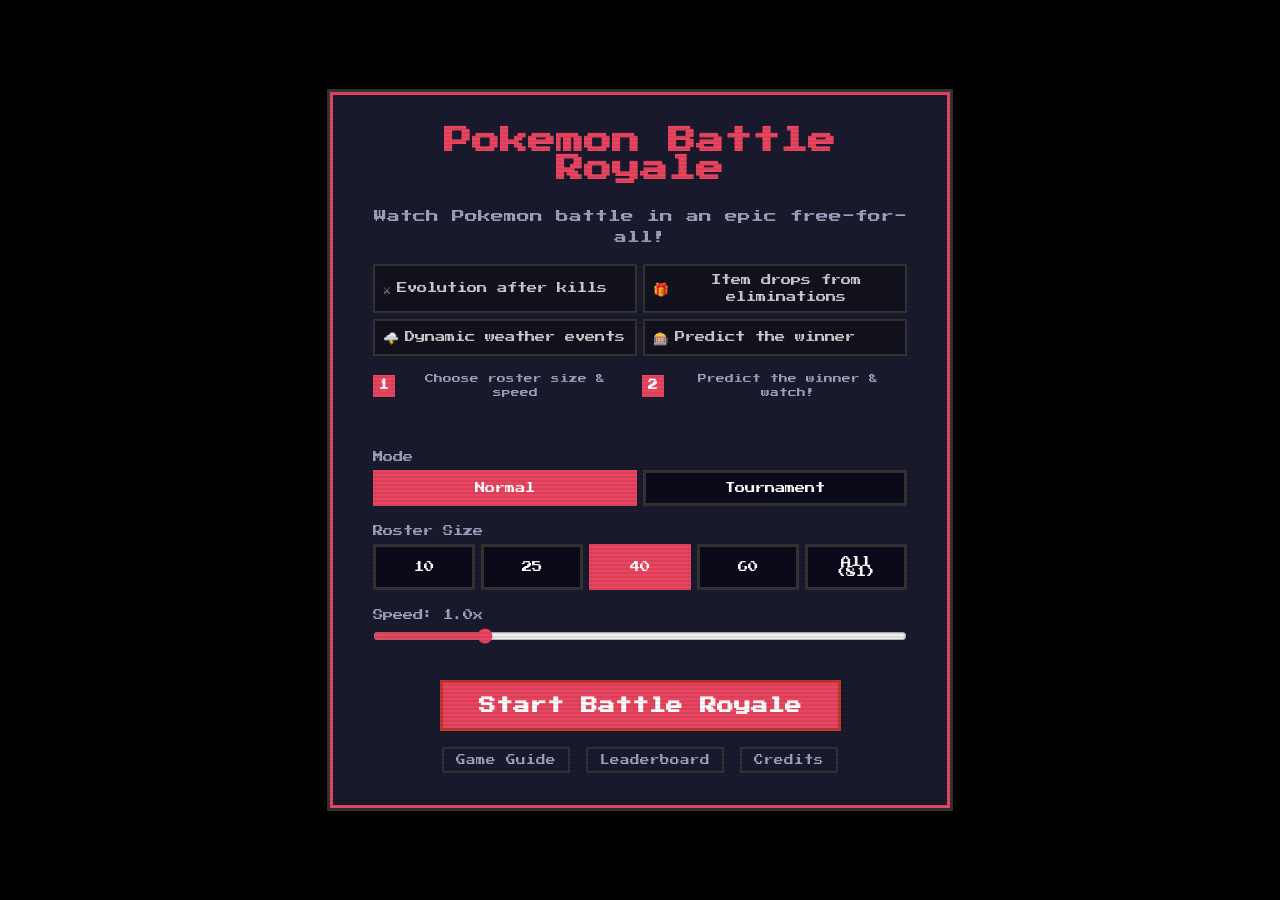
==== commit 844af84a: "feat: add all-time leaderboard page with species rankings and type analysis Co-Authored-By: Claude O" ====
--- a/index.html
+++ b/index.html
@@ -65,6 +65,7 @@
             <button id="start-btn" class="start-button">Start Battle Royale</button>
             <div class="nav-links">
                 <a href="info.html">Game Guide</a>
+                <a href="leaderboard.html">Leaderboard</a>
                 <a href="credits.html">Credits</a>
             </div>
         </div>
--- a/css/styles.css
+++ b/css/styles.css
@@ -1508,6 +1508,55 @@
     color: #000 !important;
 }
 
+/* =========== Leaderboard Page =========== */
+.records-grid {
+    display: grid;
+    grid-template-columns: repeat(3, 1fr);
+    gap: 8px;
+}
+.record-card {
+    display: flex;
+    flex-direction: column;
+    gap: 4px;
+    padding: 12px;
+    background: #12121e;
+    border: 2px solid #222;
+    text-align: center;
+}
+.record-value {
+    font-size: 1rem;
+    color: #f5a623;
+    font-weight: bold;
+}
+.record-label {
+    font-size: 0.4rem;
+    color: #a0a0c0;
+}
+.lb-table {
+    width: 100%;
+    border-collapse: collapse;
+    font-size: 0.45rem;
+}
+.lb-table th {
+    color: #f5a623;
+    text-align: left;
+    padding: 6px 8px;
+    border-bottom: 2px solid #333;
+}
+.lb-table td {
+    padding: 5px 8px;
+    border-bottom: 1px solid #222;
+    color: #ccc;
+}
+.lb-table tr:hover td {
+    background: #1a1a2e;
+}
+.type-bar {
+    height: 16px;
+    display: inline-block;
+    min-width: 2px;
+}
+
 /* =========== Mobile Game Layout =========== */
 @media (max-width: 900px) {
     .hud-main {
@@ -1584,6 +1633,9 @@
     }
     .features-list {
         grid-template-columns: 1fr;
+    }
+    .records-grid {
+        grid-template-columns: repeat(2, 1fr);
     }
 }
 
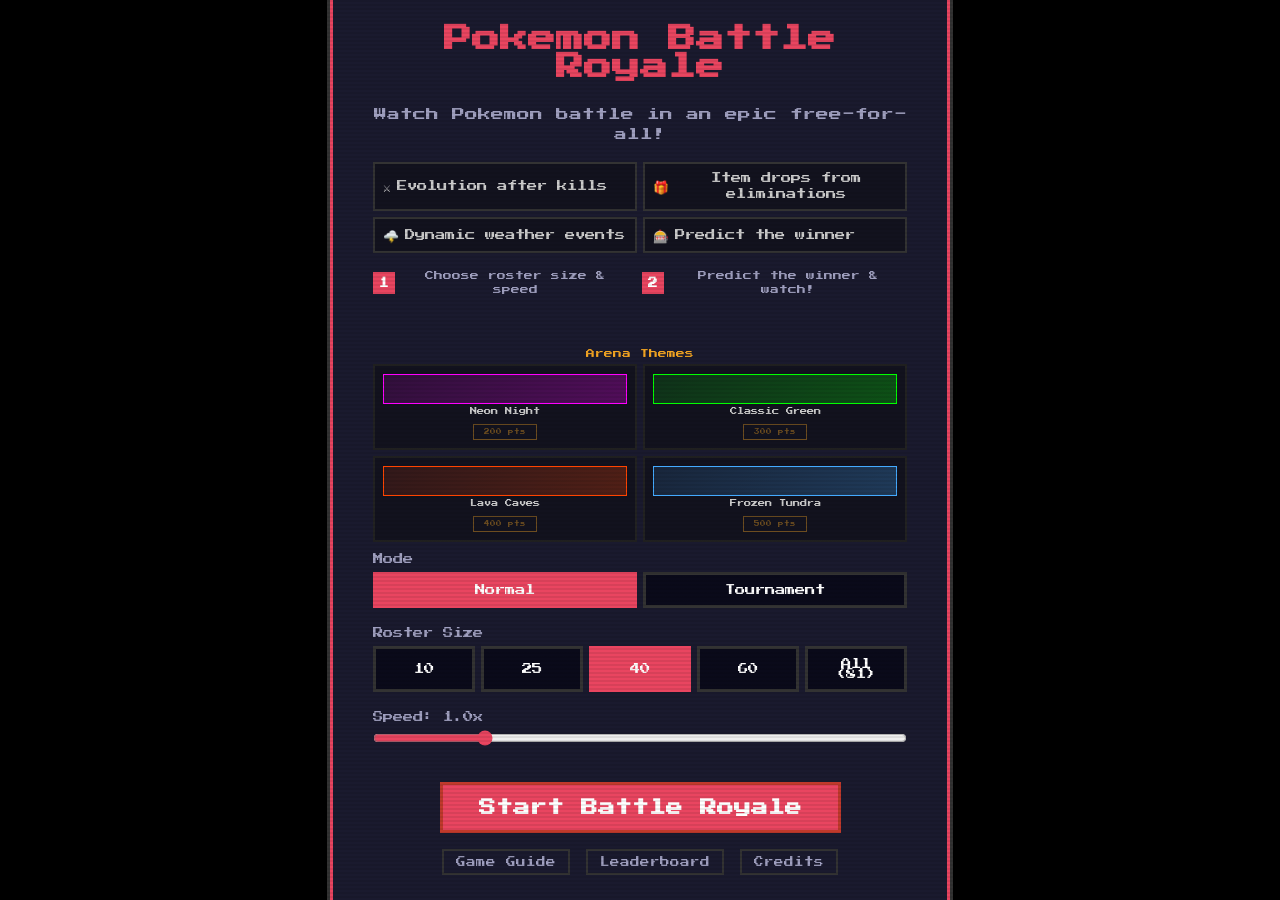
==== commit d780d6ac: "feat: add points shop with 4 unlockable arena themes Co-Authored-By: Claude Opus 4.6 <noreply@anthro" ====
--- a/index.html
+++ b/index.html
@@ -33,6 +33,7 @@
             <div id="prediction-stats" class="prediction-stats"></div>
             <div id="top-species" class="top-species"></div>
             <div id="battle-history" class="battle-history"></div>
+            <div id="points-shop" class="points-shop"></div>
 
             <div class="setting-group">
                 <label>Mode</label>
--- a/css/styles.css
+++ b/css/styles.css
@@ -1557,6 +1557,30 @@
     min-width: 2px;
 }
 
+/* =========== Points Shop =========== */
+.points-shop { margin-bottom: 12px; }
+.shop-title { font-size: 0.55rem; color: #f5a623; display: block; margin-bottom: 6px; }
+.shop-grid { display: grid; grid-template-columns: 1fr 1fr; gap: 6px; }
+.shop-card { padding: 8px; background: #12121e; border: 2px solid #222; text-align: center; }
+.shop-card-name { font-size: 0.45rem; color: #ccc; margin-bottom: 4px; }
+.shop-action-btn {
+    padding: 4px 10px;
+    border: 1px solid #555;
+    background: transparent;
+    color: #ccc;
+    cursor: pointer;
+    font-family: 'Press Start 2P', monospace;
+    font-size: 0.35rem;
+    transition: background 0.1s;
+}
+.shop-action-btn:hover:not(.disabled) { background: #333; }
+.shop-buy { color: #f5a623; border-color: #f5a623; }
+.shop-buy.disabled { opacity: 0.4; cursor: not-allowed; }
+.shop-select { color: #4CAF50; border-color: #4CAF50; }
+.shop-deselect { color: #e94560; border-color: #e94560; }
+.shop-card.owned { border-color: #4CAF50; }
+.shop-card.selected { border-color: #f5a623; outline: 2px solid #f5a623; }
+
 /* =========== Mobile Game Layout =========== */
 @media (max-width: 900px) {
     .hud-main {
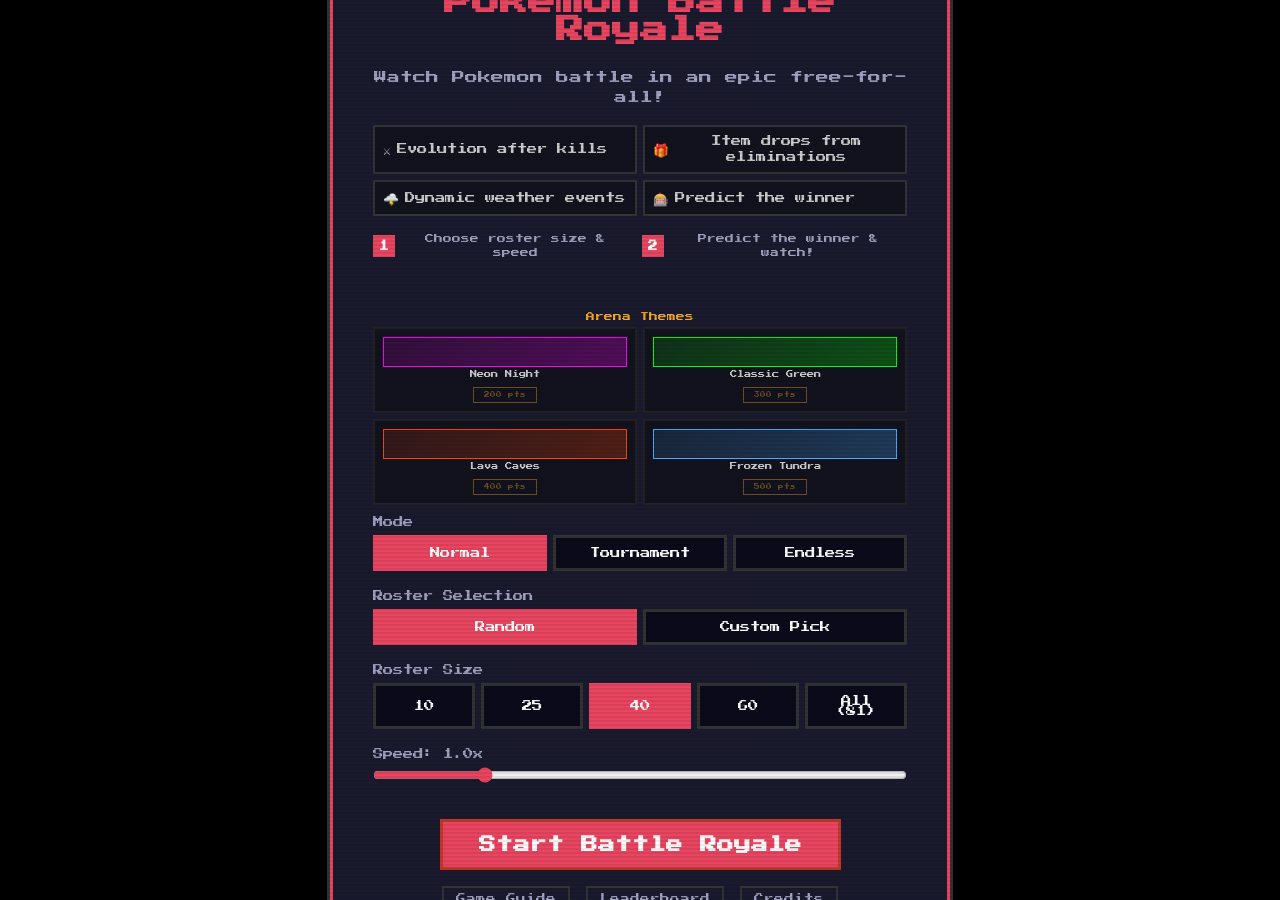
==== commit db8909e2: "feat: add endless mode, custom roster, and tournament bye fix - Fix tournament bug where solo-Pokemo" ====
--- a/index.html
+++ b/index.html
@@ -40,6 +40,7 @@
                 <div class="roster-buttons" id="mode-buttons">
                     <button data-mode="normal" class="active">Normal</button>
                     <button data-mode="tournament">Tournament</button>
+                    <button data-mode="endless">Endless</button>
                 </div>
             </div>
             <div class="setting-group hidden" id="tournament-format-group">
@@ -49,7 +50,25 @@
                     <button data-rounds="3">3 Rounds</button>
                 </div>
             </div>
-            <div class="setting-group">
+            <div class="setting-group hidden" id="endless-format-group">
+                <label>Team Size</label>
+                <div class="roster-buttons" id="team-size-buttons">
+                    <button data-size="1">1v1</button>
+                    <button data-size="2">2v2</button>
+                    <button data-size="3" class="active">3v3</button>
+                    <button data-size="4">4v4</button>
+                    <button data-size="5">5v5</button>
+                    <button data-size="6">6v6</button>
+                </div>
+            </div>
+            <div class="setting-group" id="roster-type-group">
+                <label>Roster Selection</label>
+                <div class="roster-buttons" id="roster-type-buttons">
+                    <button data-type="random" class="active">Random</button>
+                    <button data-type="custom">Custom Pick</button>
+                </div>
+            </div>
+            <div class="setting-group" id="roster-size-group">
                 <label>Roster Size</label>
                 <div class="roster-buttons" id="roster-buttons">
                     <button data-count="10">10</button>
--- a/css/styles.css
+++ b/css/styles.css
@@ -1582,6 +1582,451 @@
 .shop-card.selected { border-color: #f5a623; outline: 2px solid #f5a623; }
 
 /* =========== Mobile Game Layout =========== */
+/* =========== Wave Indicator =========== */
+.wave-indicator {
+    font-size: 0.7rem;
+    font-weight: bold;
+    color: #f5a623;
+    padding: 3px 10px;
+    background: linear-gradient(135deg, #1a1808, #2a2010);
+    border: 2px solid #f5a623;
+}
+
+/* =========== Draft Screen =========== */
+#draft-screen {
+    display: flex;
+    align-items: center;
+    justify-content: center;
+    background: #000000ee;
+    pointer-events: auto;
+}
+
+.draft-container {
+    text-align: center;
+    max-width: 700px;
+    width: 95%;
+    max-height: 90vh;
+    overflow-y: auto;
+    padding: 24px;
+}
+
+.draft-subtitle {
+    color: #a0a0c0;
+    font-size: 0.65rem;
+    margin-bottom: 16px;
+    line-height: 1.6;
+}
+
+.draft-options {
+    display: flex;
+    gap: 12px;
+    justify-content: center;
+    margin-bottom: 20px;
+    flex-wrap: wrap;
+}
+
+.draft-card {
+    display: flex;
+    flex-direction: column;
+    align-items: center;
+    padding: 16px 20px;
+    border: 3px solid #333;
+    background: #0a0a1a;
+    cursor: pointer;
+    transition: background 0.1s, border-color 0.1s, transform 0.1s;
+    min-width: 160px;
+    flex: 1;
+    max-width: 200px;
+}
+
+.draft-card:hover {
+    border-color: #f5a623;
+    background: #1a1a2e;
+    transform: translateY(-4px);
+}
+
+.draft-card img {
+    width: 96px;
+    height: 96px;
+    image-rendering: pixelated;
+    margin-bottom: 8px;
+}
+
+.draft-card-name {
+    font-size: 0.7rem;
+    color: #fff;
+    margin-bottom: 4px;
+}
+
+.draft-card-types {
+    font-size: 0.45rem;
+    color: #a0a0c0;
+    margin-bottom: 2px;
+}
+
+.draft-card-bst {
+    font-size: 0.4rem;
+    color: #888;
+}
+
+.draft-team {
+    display: flex;
+    gap: 8px;
+    justify-content: center;
+    flex-wrap: wrap;
+    margin-top: 8px;
+}
+
+.draft-team-member {
+    display: flex;
+    flex-direction: column;
+    align-items: center;
+    padding: 6px;
+    background: #12121e;
+    border: 2px solid #4CAF50;
+}
+
+.draft-team-member img {
+    width: 40px;
+    height: 40px;
+    image-rendering: pixelated;
+}
+
+.draft-team-member span {
+    font-size: 0.4rem;
+    color: #ccc;
+    margin-top: 2px;
+}
+
+.draft-skip-btn {
+    background: #333 !important;
+    border-color: #555 !important;
+    margin-top: 12px;
+}
+
+/* =========== Upgrade Screen =========== */
+#upgrade-screen {
+    display: flex;
+    align-items: center;
+    justify-content: center;
+    background: #000000ee;
+    pointer-events: auto;
+}
+
+.upgrade-container {
+    text-align: center;
+    max-width: 700px;
+    width: 95%;
+    max-height: 90vh;
+    overflow-y: auto;
+    padding: 24px;
+}
+
+.upgrade-options {
+    display: flex;
+    gap: 12px;
+    justify-content: center;
+    margin-bottom: 20px;
+    flex-wrap: wrap;
+}
+
+.upgrade-card {
+    display: flex;
+    flex-direction: column;
+    align-items: center;
+    padding: 16px 20px;
+    border: 3px solid #333;
+    background: #0a0a1a;
+    cursor: pointer;
+    transition: background 0.1s, border-color 0.1s, transform 0.1s;
+    min-width: 160px;
+    flex: 1;
+    max-width: 200px;
+}
+
+.upgrade-card:hover {
+    border-color: #f5a623;
+    background: #1a1a2e;
+    transform: translateY(-4px);
+}
+
+.upgrade-card.selected {
+    border-color: #f5a623;
+    background: #1a1808;
+    outline: 3px solid #f5a623;
+}
+
+.upgrade-icon {
+    font-size: 1.5rem;
+    margin-bottom: 8px;
+}
+
+.upgrade-name {
+    font-size: 0.65rem;
+    color: #f5a623;
+    font-weight: bold;
+    margin-bottom: 4px;
+}
+
+.upgrade-desc {
+    font-size: 0.45rem;
+    color: #a0a0c0;
+    line-height: 1.6;
+}
+
+.upgrade-team {
+    display: flex;
+    gap: 8px;
+    justify-content: center;
+    flex-wrap: wrap;
+    margin-top: 8px;
+}
+
+.upgrade-team-member {
+    display: flex;
+    flex-direction: column;
+    align-items: center;
+    padding: 8px;
+    background: #12121e;
+    border: 2px solid #333;
+    cursor: default;
+    transition: border-color 0.1s;
+}
+
+.upgrade-team-member.selectable {
+    border-color: #f5a623;
+    cursor: pointer;
+}
+
+.upgrade-team-member.selectable:hover {
+    background: #1a1808;
+}
+
+.upgrade-team-member img {
+    width: 48px;
+    height: 48px;
+    image-rendering: pixelated;
+}
+
+.upgrade-member-name {
+    font-size: 0.45rem;
+    color: #ccc;
+    margin-top: 2px;
+}
+
+.upgrade-hp-bar {
+    width: 50px;
+    height: 4px;
+    background: #333;
+    margin-top: 4px;
+}
+
+.upgrade-hp-fill {
+    height: 100%;
+    background: #4CAF50;
+}
+
+/* =========== Endless Game Over =========== */
+#endless-gameover {
+    display: flex;
+    align-items: center;
+    justify-content: center;
+    background: #000000dd;
+    pointer-events: auto;
+}
+
+.endless-go-container {
+    text-align: center;
+    padding: 32px;
+}
+
+.endless-go-title {
+    font-size: 2rem;
+    color: #e94560;
+    margin-bottom: 16px;
+}
+
+.endless-go-stats {
+    display: flex;
+    gap: 24px;
+    justify-content: center;
+    margin-bottom: 20px;
+}
+
+.endless-go-stat {
+    display: flex;
+    flex-direction: column;
+    align-items: center;
+    padding: 12px 24px;
+    background: #1a1a2e;
+    border: 2px solid #333;
+}
+
+.endless-go-label {
+    font-size: 0.5rem;
+    color: #a0a0c0;
+    margin-bottom: 4px;
+}
+
+.endless-go-value {
+    font-size: 1.2rem;
+    color: #f5a623;
+    font-weight: bold;
+}
+
+.endless-go-team {
+    display: flex;
+    gap: 8px;
+    justify-content: center;
+    flex-wrap: wrap;
+    margin-bottom: 20px;
+}
+
+.endless-go-member {
+    display: flex;
+    flex-direction: column;
+    align-items: center;
+    padding: 8px;
+    background: #12121e;
+    border: 2px solid #333;
+}
+
+.endless-go-member.alive {
+    border-color: #4CAF50;
+}
+
+.endless-go-member.fainted {
+    opacity: 0.4;
+    border-color: #e94560;
+}
+
+.endless-go-member img {
+    width: 56px;
+    height: 56px;
+    image-rendering: pixelated;
+}
+
+.endless-go-member span {
+    font-size: 0.45rem;
+    color: #ccc;
+    margin-top: 2px;
+}
+
+/* =========== Custom Roster Screen =========== */
+#custom-roster-screen {
+    display: flex;
+    align-items: center;
+    justify-content: center;
+    background: #000000ee;
+    pointer-events: auto;
+}
+
+.custom-roster-container {
+    text-align: center;
+    max-width: 900px;
+    width: 95%;
+    max-height: 90vh;
+    overflow-y: auto;
+    padding: 24px;
+}
+
+.custom-roster-container::-webkit-scrollbar { width: 4px; }
+.custom-roster-container::-webkit-scrollbar-thumb { background: #4CAF50; }
+
+.custom-roster-subtitle {
+    color: #a0a0c0;
+    font-size: 0.65rem;
+    margin-bottom: 8px;
+    line-height: 1.6;
+}
+
+.custom-roster-counter {
+    font-size: 0.7rem;
+    color: #4CAF50;
+    margin-bottom: 12px;
+    font-weight: bold;
+}
+
+.custom-roster-grid {
+    display: grid;
+    grid-template-columns: repeat(auto-fill, minmax(110px, 1fr));
+    gap: 6px;
+    padding: 6px;
+    margin-bottom: 16px;
+}
+
+.custom-roster-card {
+    display: flex;
+    flex-direction: column;
+    align-items: center;
+    padding: 6px 3px;
+    border: 3px solid #333;
+    background: #0a0a1a;
+    cursor: pointer;
+    transition: background 0.1s, border-color 0.1s, opacity 0.15s;
+    position: relative;
+}
+
+.custom-roster-card:hover {
+    border-color: #4CAF50;
+    background: #1a1a2e;
+}
+
+.custom-roster-card img {
+    width: 56px;
+    height: 56px;
+    image-rendering: pixelated;
+}
+
+.custom-roster-card.selected {
+    border-color: #4CAF50;
+    background: #0a1a0e;
+    outline: 3px solid #4CAF50;
+}
+
+.custom-roster-card.selected::after {
+    content: '\2713';
+    position: absolute;
+    top: 2px;
+    right: 4px;
+    color: #4CAF50;
+    font-size: 0.7rem;
+    font-weight: bold;
+}
+
+.custom-roster-card.maxed {
+    opacity: 0.35;
+    cursor: default;
+}
+
+.custom-roster-card.maxed:hover {
+    border-color: #333;
+    background: #0a0a1a;
+}
+
+.cr-name {
+    font-size: 0.55rem;
+    color: #ccc;
+    margin-top: 2px;
+    white-space: nowrap;
+    overflow: hidden;
+    text-overflow: ellipsis;
+    max-width: 90px;
+}
+
+.cr-types {
+    font-size: 0.4rem;
+    color: #888;
+    margin-top: 1px;
+}
+
+.custom-roster-actions {
+    display: flex;
+    gap: 12px;
+    justify-content: center;
+}
+
+/* =========== Mobile Game Layout =========== */
 @media (max-width: 900px) {
     .hud-main {
         flex-direction: column;
@@ -1626,13 +2071,21 @@
         padding: 20px 16px;
         max-width: 95%;
     }
-    .betting-grid {
+    .betting-grid, .custom-roster-grid {
         grid-template-columns: repeat(auto-fill, minmax(90px, 1fr));
     }
-    .betting-card img {
+    .betting-card img, .custom-roster-card img {
         width: 44px;
         height: 44px;
     }
+    .custom-roster-actions {
+        flex-direction: column;
+        gap: 8px;
+    }
+    .draft-card { min-width: 120px; }
+    .draft-card img { width: 64px; height: 64px; }
+    .upgrade-card { min-width: 120px; }
+    .endless-go-title { font-size: 1.5rem; }
     .betting-name { font-size: 0.45rem; }
     .betting-actions {
         flex-direction: column;
@@ -1661,15 +2114,78 @@
     .records-grid {
         grid-template-columns: repeat(2, 1fr);
     }
+    .victory-container h1 { font-size: 1.5rem; }
+    .victory-container h2 { font-size: 1rem; }
+    .page-container { padding: 16px 16px 60px; }
+    .bracket-container { padding: 16px; }
+    .bracket-group { max-width: 180px; min-width: 120px; }
+    .battle-stats { gap: 4px; }
+    .prediction-result { font-size: 0.55rem; }
+}
+
+@media (max-width: 768px) {
+    .settings-container { max-width: 98%; padding: 16px 12px; }
+    .hud-controls input[type="range"] { width: 50px; }
+    .hud-controls label { font-size: 0.5rem; }
+    .lb-table { font-size: 0.35rem; }
+    .lb-table th, .lb-table td { padding: 3px 4px; }
+    .type-chart-table th, .type-chart-table td { width: 20px; height: 18px; font-size: 0.25rem; }
+    .credit-item { gap: 10px; }
+    .credit-icon { font-size: 1rem; }
+    .bracket-group { max-width: 150px; min-width: 100px; }
+    .bracket-poke-name { font-size: 0.35rem; }
+    #cam-btn { font-size: 0.45rem; padding: 4px 10px; }
 }
 
 @media (max-width: 480px) {
-    .title { font-size: 1.25rem; }
     .hud-top { font-size: 0.45rem; }
     .leaderboard { max-height: 80px; font-size: 0.45rem; }
     .event-log { max-height: 70px; font-size: 0.4rem; }
     .lb-sprite { width: 20px; height: 20px; }
-    .betting-grid {
+    .betting-grid, .custom-roster-grid {
         grid-template-columns: repeat(auto-fill, minmax(75px, 1fr));
     }
-}
+    .custom-roster-card img { width: 36px; height: 36px; }
+    .cr-name { font-size: 0.45rem; }
+    .draft-options { flex-direction: column; align-items: center; }
+    .draft-card { min-width: 100%; max-width: 100%; }
+    .draft-card img { width: 56px; height: 56px; }
+    .upgrade-options { flex-direction: column; align-items: center; }
+    .upgrade-card { min-width: 100%; max-width: 100%; }
+    .endless-go-title { font-size: 1.2rem; }
+    .endless-go-stats { gap: 12px; }
+    .wave-indicator { font-size: 0.5rem; }
+    .settings-container { padding: 12px 8px; }
+    .title { font-size: 1rem; }
+    .victory-container h1 { font-size: 1.2rem; }
+    .victory-container h2 { font-size: 0.75rem; }
+    #winner-sprite { width: 96px; height: 96px; }
+    .stats-grid { grid-template-columns: 1fr; }
+    .page-container { padding: 10px 8px 50px; }
+    .page-title { font-size: 1rem; }
+    .record-value { font-size: 0.7rem; }
+    .record-label { font-size: 0.3rem; }
+    .type-chart-table th, .type-chart-table td { width: 16px; height: 14px; font-size: 0.2rem; }
+    .bracket-group { max-width: 110px; min-width: 80px; }
+    .bracket-poke-name { font-size: 0.3rem; }
+    .bracket-group-title { font-size: 0.35rem; }
+    .credit-name { font-size: 0.45rem; }
+    .credit-desc { font-size: 0.35rem; }
+    .shop-card-name { font-size: 0.35rem; }
+    .shop-action-btn { font-size: 0.3rem; }
+    .betting-card img { width: 36px; height: 36px; }
+    .start-button { font-size: 0.7rem; }
+    .share-btn { font-size: 0.55rem; }
+    .history-entry { font-size: 0.35rem; }
+    .prediction-stats { font-size: 0.35rem; }
+    .arena-wrapper { min-height: 250px; }
+    #cam-btn { font-size: 0.4rem; padding: 3px 8px; }
+}
+
+@media (max-width: 360px) {
+    .title { font-size: 0.85rem; }
+    .settings-container { padding: 8px 6px; }
+    .betting-grid, .custom-roster-grid { grid-template-columns: repeat(auto-fill, minmax(65px, 1fr)); }
+    .betting-card img, .custom-roster-card img { width: 30px; height: 30px; }
+    .betting-name { font-size: 0.35rem; }
+}
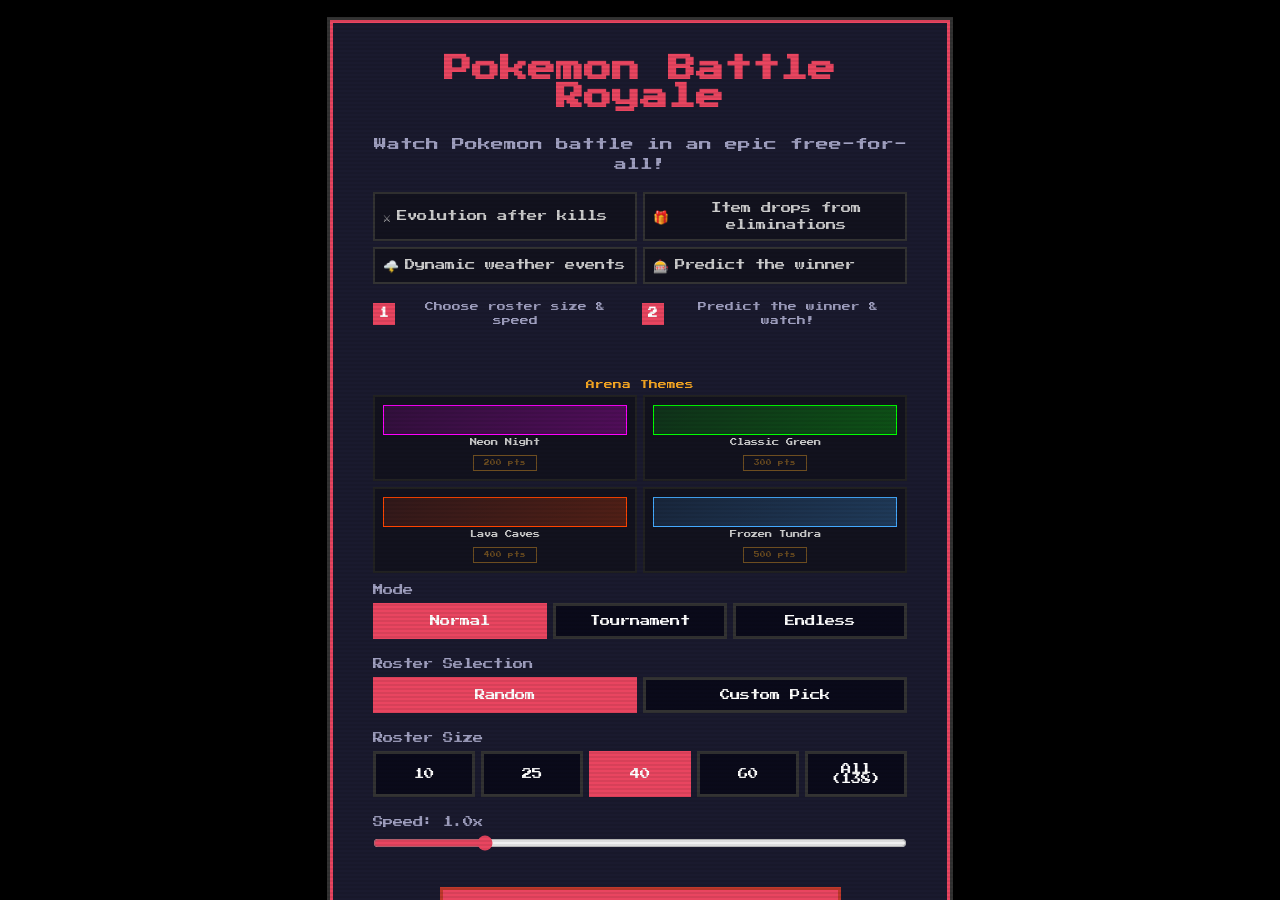
==== commit d7dc0730: "feat: add moves, abilities, and movesets for all 100 Gen 2 Pokemon Every Gen 2 Pokemon (152-251) now" ====
--- a/index.html
+++ b/index.html
@@ -75,7 +75,7 @@
                     <button data-count="25">25</button>
                     <button data-count="40" class="active">40</button>
                     <button data-count="60">60</button>
-                    <button data-count="81">All (81)</button>
+                    <button data-count="all" id="all-roster-btn">All</button>
                 </div>
             </div>
             <div class="setting-group">
--- a/css/styles.css
+++ b/css/styles.css
@@ -58,10 +58,12 @@
 /* =========== Settings Screen =========== */
 #settings-screen {
     display: flex;
-    align-items: center;
+    align-items: flex-start;
     justify-content: center;
     background: #000000dd;
     pointer-events: auto;
+    overflow-y: auto;
+    padding: 20px 0;
 }
 
 .settings-container {
@@ -975,6 +977,43 @@
 .bracket-poke-stat {
     font-size: 0.35rem;
     color: #a0a0c0;
+}
+
+.bracket-group.upcoming {
+    border-color: #222;
+    opacity: 0.5;
+}
+
+.bracket-upcoming-label {
+    font-size: 0.4rem;
+    color: #666;
+    padding: 12px 0;
+    font-style: italic;
+}
+
+@keyframes crushOut {
+    0%   { transform: scale(1); opacity: 1; filter: none; }
+    20%  { transform: scale(1.08) rotate(1deg); }
+    40%  { transform: scaleY(0.3) scaleX(1.3); filter: brightness(1.5); }
+    60%  { transform: scaleY(0.1) scaleX(1.4); opacity: 0.6; filter: brightness(0.5) grayscale(1); }
+    80%  { transform: scaleY(0.5) scaleX(1.05); opacity: 0.4; filter: grayscale(1); }
+    100% { transform: scale(1); opacity: 0.3; filter: grayscale(1); }
+}
+
+@keyframes advanceGlow {
+    0%   { background: transparent; border-left-color: transparent; }
+    50%  { background: rgba(76, 175, 80, 0.25); }
+    100% { background: rgba(76, 175, 80, 0.15); border-left-color: #4CAF50; }
+}
+
+.bracket-pokemon.eliminated.crush-animate {
+    animation: crushOut 0.7s ease-in-out forwards;
+    animation-delay: var(--crush-delay, 0s);
+}
+
+.bracket-pokemon.advanced.advance-animate {
+    animation: advanceGlow 0.5s ease-out forwards;
+    animation-delay: var(--advance-delay, 0s);
 }
 
 /* =========== Nav Links on Settings =========== */
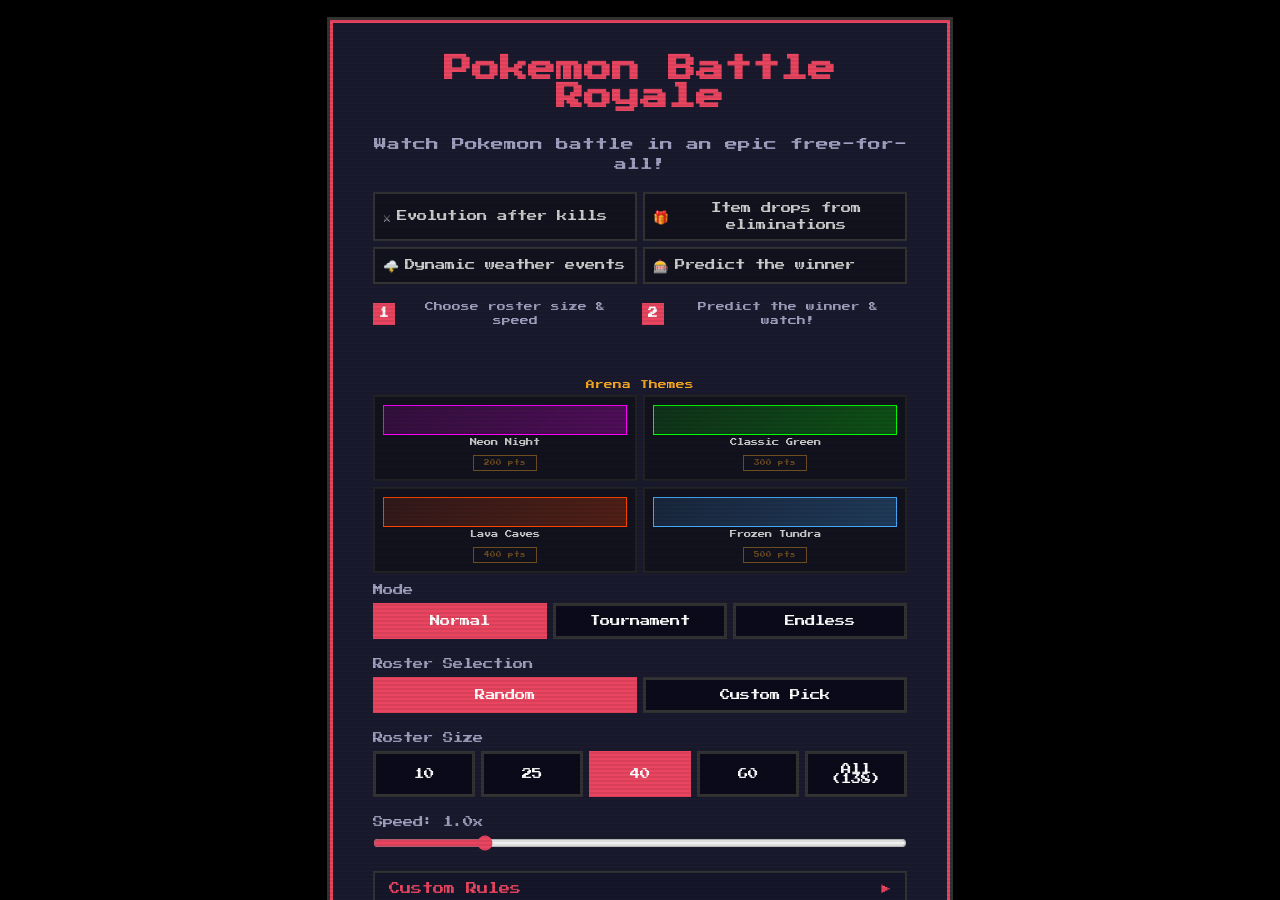
==== commit 27a27aa6: "feat: add text size control and separate music/SFX volume sliders Split audio gain into musicGain an" ====
--- a/index.html
+++ b/index.html
@@ -82,6 +82,66 @@
                 <label>Speed: <span id="speed-label">1.0x</span></label>
                 <input type="range" id="speed-slider" min="0.5" max="3" step="0.1" value="1">
             </div>
+
+            <div class="custom-rules-section">
+                <div class="custom-rules-header" id="custom-rules-toggle">
+                    Custom Rules <span class="collapse-arrow" id="collapse-arrow">&#9660;</span>
+                </div>
+                <div class="custom-rules-body" id="custom-rules-body">
+                    <div class="rule-row">
+                        <span class="rule-label">Text Size</span>
+                        <div class="roster-buttons text-size-buttons" id="text-size-buttons">
+                            <button data-size="small">Small</button>
+                            <button data-size="normal" class="active">Normal</button>
+                            <button data-size="large">Large</button>
+                        </div>
+                    </div>
+                    <div class="rule-row">
+                        <span class="rule-label">Music</span>
+                        <input type="range" id="music-volume" class="volume-slider" min="0" max="100" value="100">
+                    </div>
+                    <div class="rule-row">
+                        <span class="rule-label">SFX</span>
+                        <input type="range" id="sfx-volume" class="volume-slider" min="0" max="100" value="100">
+                    </div>
+                    <div class="rule-row">
+                        <span class="rule-label">Items</span>
+                        <label class="toggle-switch">
+                            <input type="checkbox" id="rule-items" checked>
+                            <span class="toggle-slider"></span>
+                        </label>
+                    </div>
+                    <div class="rule-row">
+                        <span class="rule-label">Weather</span>
+                        <label class="toggle-switch">
+                            <input type="checkbox" id="rule-weather" checked>
+                            <span class="toggle-slider"></span>
+                        </label>
+                    </div>
+                    <div class="rule-row rule-sub" id="weather-lock-row">
+                        <span class="rule-label">Weather Lock</span>
+                        <select class="rule-select" id="rule-weather-lock">
+                            <option value="random">Random</option>
+                            <option value="Rain">Rain</option>
+                            <option value="Sun">Sun</option>
+                            <option value="Sandstorm">Sandstorm</option>
+                            <option value="Hail">Hail</option>
+                        </select>
+                    </div>
+                    <div class="rule-row">
+                        <span class="rule-label">Arena Events</span>
+                        <label class="toggle-switch">
+                            <input type="checkbox" id="rule-events" checked>
+                            <span class="toggle-slider"></span>
+                        </label>
+                    </div>
+                    <div class="rule-row rule-type-filter">
+                        <span class="rule-label">Type Filter</span>
+                        <div class="type-badges" id="type-badges"></div>
+                    </div>
+                </div>
+            </div>
+
             <button id="start-btn" class="start-button">Start Battle Royale</button>
             <div class="nav-links">
                 <a href="info.html">Game Guide</a>
@@ -101,6 +161,8 @@
                 <input type="range" id="hud-speed-slider" min="0.5" max="3" step="0.1" value="1">
                 <button id="pause-btn">Pause</button>
                 <button id="mute-btn">Mute</button>
+                <label>Music: <input type="range" id="hud-music-volume" class="volume-slider" min="0" max="100" value="100"></label>
+                <label>SFX: <input type="range" id="hud-sfx-volume" class="volume-slider" min="0" max="100" value="100"></label>
                 <button id="cam-btn">Auto-Cam</button>
             </div>
         </div>
--- a/css/styles.css
+++ b/css/styles.css
@@ -1,3 +1,5 @@
+html { font-size: calc(16px * var(--text-scale, 1)); }
+
 * {
     margin: 0;
     padding: 0;
@@ -204,6 +206,170 @@
 .start-button:hover {
     background: #ff5577;
     border-color: #e94560;
+}
+
+/* =========== Volume Slider & Text Size =========== */
+.volume-slider {
+    width: 120px;
+    accent-color: #e94560;
+}
+
+.text-size-buttons {
+    gap: 4px;
+}
+
+.text-size-buttons button {
+    padding: 4px 10px;
+    font-size: 0.5rem;
+}
+
+/* =========== Custom Rules =========== */
+.custom-rules-section {
+    margin-top: 16px;
+    border: 2px solid #333;
+    background: #12121e;
+}
+
+.custom-rules-header {
+    display: flex;
+    align-items: center;
+    justify-content: space-between;
+    padding: 10px 14px;
+    cursor: pointer;
+    font-size: 0.7rem;
+    color: #e94560;
+    background: #16162a;
+    user-select: none;
+}
+
+.custom-rules-header:hover {
+    background: #1e1e3a;
+}
+
+.collapse-arrow {
+    font-size: 0.6rem;
+    transition: transform 0.2s;
+}
+
+.collapse-arrow.collapsed {
+    transform: rotate(-90deg);
+}
+
+.custom-rules-body {
+    padding: 8px 14px 14px;
+}
+
+.custom-rules-body.collapsed {
+    display: none;
+}
+
+.rule-row {
+    display: flex;
+    align-items: center;
+    justify-content: space-between;
+    padding: 8px 0;
+    border-bottom: 1px solid #222;
+}
+
+.rule-row:last-child {
+    border-bottom: none;
+}
+
+.rule-row.rule-sub {
+    padding-left: 16px;
+}
+
+.rule-row.rule-type-filter {
+    flex-direction: column;
+    align-items: flex-start;
+    gap: 8px;
+}
+
+.rule-label {
+    font-size: 0.6rem;
+    color: #c0c0d0;
+}
+
+/* Toggle switch */
+.toggle-switch {
+    position: relative;
+    display: inline-block;
+    width: 42px;
+    height: 22px;
+}
+
+.toggle-switch input {
+    opacity: 0;
+    width: 0;
+    height: 0;
+}
+
+.toggle-slider {
+    position: absolute;
+    cursor: pointer;
+    top: 0; left: 0; right: 0; bottom: 0;
+    background: #333;
+    transition: background 0.2s;
+}
+
+.toggle-slider::before {
+    content: '';
+    position: absolute;
+    height: 16px;
+    width: 16px;
+    left: 3px;
+    bottom: 3px;
+    background: #888;
+    transition: transform 0.2s, background 0.2s;
+}
+
+.toggle-switch input:checked + .toggle-slider {
+    background: #e94560;
+}
+
+.toggle-switch input:checked + .toggle-slider::before {
+    transform: translateX(20px);
+    background: #fff;
+}
+
+/* Rule select dropdown */
+.rule-select {
+    background: #1a1a2e;
+    border: 2px solid #333;
+    color: #fff;
+    padding: 4px 8px;
+    font-family: 'Press Start 2P', monospace;
+    font-size: 0.5rem;
+    cursor: pointer;
+}
+
+.rule-select:focus {
+    border-color: #e94560;
+    outline: none;
+}
+
+/* Type badges */
+.type-badges {
+    display: flex;
+    flex-wrap: wrap;
+    gap: 4px;
+}
+
+.type-badge {
+    padding: 3px 8px;
+    font-size: 0.45rem;
+    font-family: 'Press Start 2P', monospace;
+    border: 2px solid transparent;
+    cursor: pointer;
+    color: #fff;
+    text-transform: uppercase;
+    transition: opacity 0.15s;
+    user-select: none;
+}
+
+.type-badge.disabled {
+    opacity: 0.3;
+    border-color: #555;
 }
 
 /* =========== HUD Layout (non-overlapping) =========== */
